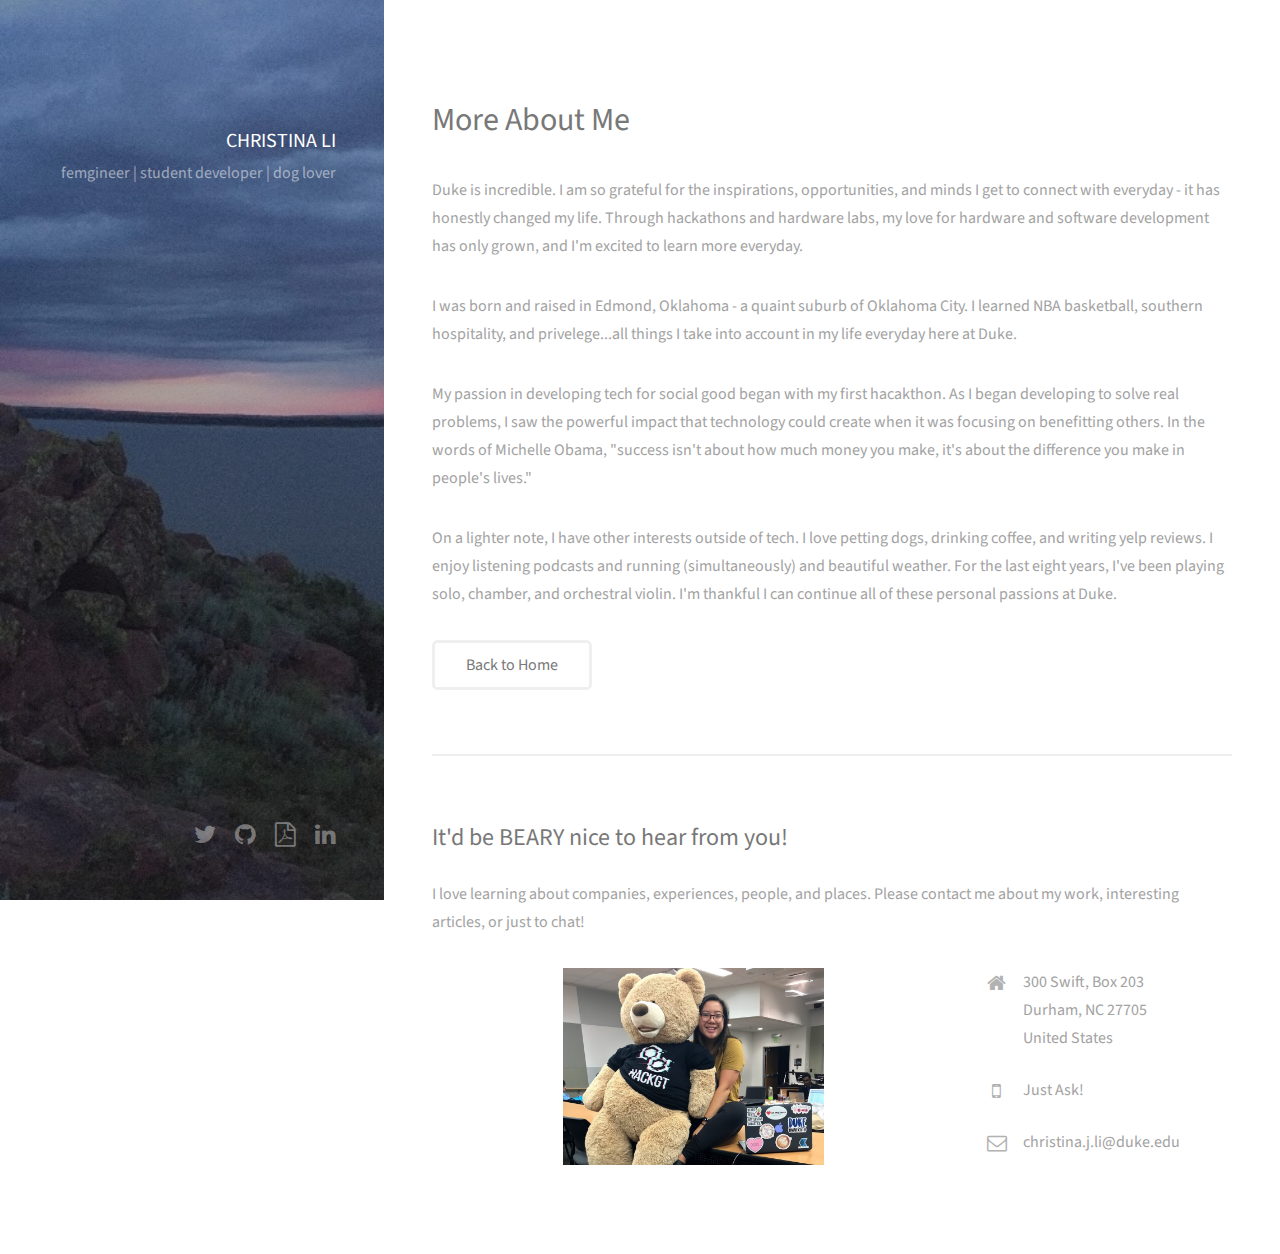
==== about.html @ eac0f19f "phone #" ====
<!DOCTYPE HTML>
<!--
	Strata by HTML5 UP
	html5up.net | @ajlkn
	Free for personal and commercial use under the CCA 3.0 license (html5up.net/license)
-->
<html>
	<head>
		<title>Christina J Li</title>
		<meta charset="utf-8" />
		<meta name="viewport" content="width=device-width, initial-scale=1" />
		<!--[if lte IE 8]><script src="assets/js/ie/html5shiv.js"></script><![endif]-->
		<link rel="stylesheet" href="assets/css/main.css" />
		<!--[if lte IE 8]><link rel="stylesheet" href="assets/css/ie8.css" /><![endif]-->
	</head>
	<body id="top">

		<!-- Header -->
			<header id="header">
				<div class="inner">
					<a href="#" class="image avatar"><img src="pic.jpg" alt="" /></a>
					<h1><strong>CHRISTINA LI</strong></h1>
					femgineer | student developer | dog lover
				</div>
			</header>

		<!-- Main -->
			<div id="main">

				<!-- One -->
					<section id="one">
						<header class="major">
							<h2>More About Me </h2>
						</header>
						<p>Duke is incredible. I am so grateful for the inspirations, opportunities, and minds I get to connect with everyday - it has honestly changed my life. Through hackathons and hardware labs, my love for hardware and software development has only grown, and I'm excited to learn more everyday. </p>
						<p>
						I was born and raised in Edmond, Oklahoma - a quaint suburb of Oklahoma City. I learned NBA basketball, southern hospitality, and privelege...all things I take into account in my life everyday here at Duke.
						</p>
						<p>
						My passion in developing tech for social good began with my first hacakthon. As I began developing to solve real problems, I saw the powerful impact that technology could create when it was focusing on benefitting others. In the words of Michelle Obama, "success isn't about how much money you make, it's about the difference you make in people's lives."
						</p>
						<p>
						On a lighter note, I have other interests outside of tech. I love petting dogs, drinking coffee, and writing yelp reviews. I enjoy listening podcasts and running (simultaneously) and beautiful weather. For the last eight years, I've been playing solo, chamber, and orchestral violin. I'm thankful I can continue all of these personal passions at Duke.
						</p>
						<ul class="actions">
							<li><a href="index.html" class="button">Back to Home</a></li>
						</ul>
					</section>

				<!-- Three -->
					<section id="three">
						<h2>It'd be BEARY nice to hear from you!</h2>
						<p>I love learning about companies, experiences, people, and places. Please contact me about my work, interesting articles, or just to chat! </p>
						<div class="row">
							<div class="8u 12u$(small)">
								<form method="post" action="#">
									<div class="row uniform 50%">
										<center><img src="bear.jpg" alt="" height=50% width=50%/></center>
									</div>
								</form>
							</div>
							<div class="4u$ 12u$(small)">
								<ul class="labeled-icons">
									<li>
										<h3 class="icon fa-home"><span class="label">Address</span></h3>
										300 Swift, Box 203<br />
										Durham, NC 27705<br />
										United States
									</li>
									<li>
										<h3 class="icon fa-mobile"><span class="label">Phone</span></h3>
										Just Ask!
									</li>
									<li>
										<h3 class="icon fa-envelope-o"><span class="label">Email</span></h3>
										christina.j.li@duke.edu
									</li>

								</ul>
							</div>
						</div>
					</section>

				<!-- Four -->
				<!--
					<section id="four">
						<h2>Elements</h2>

						<section>
							<h4>Text</h4>
							<p>This is <b>bold</b> and this is <strong>strong</strong>. This is <i>italic</i> and this is <em>emphasized</em>.
							This is <sup>superscript</sup> text and this is <sub>subscript</sub> text.
							This is <u>underlined</u> and this is code: <code>for (;;) { ... }</code>. Finally, <a href="#">this is a link</a>.</p>
							<hr />
							<header>
								<h4>Heading with a Subtitle</h4>
								<p>Lorem ipsum dolor sit amet nullam id egestas urna aliquam</p>
							</header>
							<p>Nunc lacinia ante nunc ac lobortis. Interdum adipiscing gravida odio porttitor sem non mi integer non faucibus ornare mi ut ante amet placerat aliquet. Volutpat eu sed ante lacinia sapien lorem accumsan varius montes viverra nibh in adipiscing blandit tempus accumsan.</p>
							<header>
								<h5>Heading with a Subtitle</h5>
								<p>Lorem ipsum dolor sit amet nullam id egestas urna aliquam</p>
							</header>
							<p>Nunc lacinia ante nunc ac lobortis. Interdum adipiscing gravida odio porttitor sem non mi integer non faucibus ornare mi ut ante amet placerat aliquet. Volutpat eu sed ante lacinia sapien lorem accumsan varius montes viverra nibh in adipiscing blandit tempus accumsan.</p>
							<hr />
							<h2>Heading Level 2</h2>
							<h3>Heading Level 3</h3>
							<h4>Heading Level 4</h4>
							<h5>Heading Level 5</h5>
							<h6>Heading Level 6</h6>
							<hr />
							<h5>Blockquote</h5>
							<blockquote>Fringilla nisl. Donec accumsan interdum nisi, quis tincidunt felis sagittis eget tempus euismod. Vestibulum ante ipsum primis in faucibus vestibulum. Blandit adipiscing eu felis iaculis volutpat ac adipiscing accumsan faucibus. Vestibulum ante ipsum primis in faucibus lorem ipsum dolor sit amet nullam adipiscing eu felis.</blockquote>
							<h5>Preformatted</h5>
							<pre><code>i = 0;

while (!deck.isInOrder()) {
print 'Iteration ' + i;
deck.shuffle();
i++;
}

print 'It took ' + i + ' iterations to sort the deck.';</code></pre>
						</section>

						<section>
							<h4>Lists</h4>
							<div class="row">
								<div class="6u 12u$(xsmall)">
									<h5>Unordered</h5>
									<ul>
										<li>Dolor pulvinar etiam magna etiam.</li>
										<li>Sagittis adipiscing lorem eleifend.</li>
										<li>Felis enim feugiat dolore viverra.</li>
									</ul>
									<h5>Alternate</h5>
									<ul class="alt">
										<li>Dolor pulvinar etiam magna etiam.</li>
										<li>Sagittis adipiscing lorem eleifend.</li>
										<li>Felis enim feugiat dolore viverra.</li>
									</ul>
								</div>
								<div class="6u$ 12u$(xsmall)">
									<h5>Ordered</h5>
									<ol>
										<li>Dolor pulvinar etiam magna etiam.</li>
										<li>Etiam vel felis at lorem sed viverra.</li>
										<li>Felis enim feugiat dolore viverra.</li>
										<li>Dolor pulvinar etiam magna etiam.</li>
										<li>Etiam vel felis at lorem sed viverra.</li>
										<li>Felis enim feugiat dolore viverra.</li>
									</ol>
									<h5>Icons</h5>
									<ul class="icons">
										<li><a href="#" class="icon fa-twitter"><span class="label">Twitter</span></a></li>
										<li><a href="#" class="icon fa-facebook"><span class="label">Facebook</span></a></li>
										<li><a href="#" class="icon fa-instagram"><span class="label">Instagram</span></a></li>
										<li><a href="#" class="icon fa-github"><span class="label">Github</span></a></li>
										<li><a href="#" class="icon fa-dribbble"><span class="label">Dribbble</span></a></li>
										<li><a href="#" class="icon fa-tumblr"><span class="label">Tumblr</span></a></li>
									</ul>
								</div>
							</div>
							<h5>Actions</h5>
							<ul class="actions">
								<li><a href="#" class="button special">Default</a></li>
								<li><a href="#" class="button">Default</a></li>
							</ul>
							<ul class="actions small">
								<li><a href="#" class="button special small">Small</a></li>
								<li><a href="#" class="button small">Small</a></li>
							</ul>
							<div class="row">
								<div class="6u 12u$(small)">
									<ul class="actions vertical">
										<li><a href="#" class="button special">Default</a></li>
										<li><a href="#" class="button">Default</a></li>
									</ul>
								</div>
								<div class="6u$ 12u$(small)">
									<ul class="actions vertical small">
										<li><a href="#" class="button special small">Small</a></li>
										<li><a href="#" class="button small">Small</a></li>
									</ul>
								</div>
								<div class="6u 12u$(small)">
									<ul class="actions vertical">
										<li><a href="#" class="button special fit">Default</a></li>
										<li><a href="#" class="button fit">Default</a></li>
									</ul>
								</div>
								<div class="6u$ 12u$(small)">
									<ul class="actions vertical small">
										<li><a href="#" class="button special small fit">Small</a></li>
										<li><a href="#" class="button small fit">Small</a></li>
									</ul>
								</div>
							</div>
						</section>

						<section>
							<h4>Table</h4>
							<h5>Default</h5>
							<div class="table-wrapper">
								<table>
									<thead>
										<tr>
											<th>Name</th>
											<th>Description</th>
											<th>Price</th>
										</tr>
									</thead>
									<tbody>
										<tr>
											<td>Item One</td>
											<td>Ante turpis integer aliquet porttitor.</td>
											<td>29.99</td>
										</tr>
										<tr>
											<td>Item Two</td>
											<td>Vis ac commodo adipiscing arcu aliquet.</td>
											<td>19.99</td>
										</tr>
										<tr>
											<td>Item Three</td>
											<td> Morbi faucibus arcu accumsan lorem.</td>
											<td>29.99</td>
										</tr>
										<tr>
											<td>Item Four</td>
											<td>Vitae integer tempus condimentum.</td>
											<td>19.99</td>
										</tr>
										<tr>
											<td>Item Five</td>
											<td>Ante turpis integer aliquet porttitor.</td>
											<td>29.99</td>
										</tr>
									</tbody>
									<tfoot>
										<tr>
											<td colspan="2"></td>
											<td>100.00</td>
										</tr>
									</tfoot>
								</table>
							</div>

							<h5>Alternate</h5>
							<div class="table-wrapper">
								<table class="alt">
									<thead>
										<tr>
											<th>Name</th>
											<th>Description</th>
											<th>Price</th>
										</tr>
									</thead>
									<tbody>
										<tr>
											<td>Item One</td>
											<td>Ante turpis integer aliquet porttitor.</td>
											<td>29.99</td>
										</tr>
										<tr>
											<td>Item Two</td>
											<td>Vis ac commodo adipiscing arcu aliquet.</td>
											<td>19.99</td>
										</tr>
										<tr>
											<td>Item Three</td>
											<td> Morbi faucibus arcu accumsan lorem.</td>
											<td>29.99</td>
										</tr>
										<tr>
											<td>Item Four</td>
											<td>Vitae integer tempus condimentum.</td>
											<td>19.99</td>
										</tr>
										<tr>
											<td>Item Five</td>
											<td>Ante turpis integer aliquet porttitor.</td>
											<td>29.99</td>
										</tr>
									</tbody>
									<tfoot>
										<tr>
											<td colspan="2"></td>
											<td>100.00</td>
										</tr>
									</tfoot>
								</table>
							</div>
						</section>

						<section>
							<h4>Buttons</h4>
							<ul class="actions">
								<li><a href="#" class="button special">Special</a></li>
								<li><a href="#" class="button">Default</a></li>
							</ul>
							<ul class="actions">
								<li><a href="#" class="button big">Big</a></li>
								<li><a href="#" class="button">Default</a></li>
								<li><a href="#" class="button small">Small</a></li>
							</ul>
							<ul class="actions fit">
								<li><a href="#" class="button special fit">Fit</a></li>
								<li><a href="#" class="button fit">Fit</a></li>
							</ul>
							<ul class="actions fit small">
								<li><a href="#" class="button special fit small">Fit + Small</a></li>
								<li><a href="#" class="button fit small">Fit + Small</a></li>
							</ul>
							<ul class="actions">
								<li><a href="#" class="button special icon fa-download">Icon</a></li>
								<li><a href="#" class="button icon fa-download">Icon</a></li>
							</ul>
							<ul class="actions">
								<li><span class="button special disabled">Special</span></li>
								<li><span class="button disabled">Default</span></li>
							</ul>
						</section>

						<section>
							<h4>Form</h4>
							<form method="post" action="#">
								<div class="row uniform 50%">
									<div class="6u 12u$(xsmall)">
										<input type="text" name="demo-name" id="demo-name" value="" placeholder="Name" />
									</div>
									<div class="6u$ 12u$(xsmall)">
										<input type="email" name="demo-email" id="demo-email" value="" placeholder="Email" />
									</div>
									<div class="12u$">
										<div class="select-wrapper">
											<select name="demo-category" id="demo-category">
												<option value="">- Category -</option>
												<option value="1">Manufacturing</option>
												<option value="1">Shipping</option>
												<option value="1">Administration</option>
												<option value="1">Human Resources</option>
											</select>
										</div>
									</div>
									<div class="4u 12u$(small)">
										<input type="radio" id="demo-priority-low" name="demo-priority" checked>
										<label for="demo-priority-low">Low Priority</label>
									</div>
									<div class="4u 12u$(small)">
										<input type="radio" id="demo-priority-normal" name="demo-priority">
										<label for="demo-priority-normal">Normal Priority</label>
									</div>
									<div class="4u$ 12u(small)">
										<input type="radio" id="demo-priority-high" name="demo-priority">
										<label for="demo-priority-high">High Priority</label>
									</div>
									<div class="6u 12u$(small)">
										<input type="checkbox" id="demo-copy" name="demo-copy">
										<label for="demo-copy">Email me a copy of this message</label>
									</div>
									<div class="6u$ 12u$(small)">
										<input type="checkbox" id="demo-human" name="demo-human" checked>
										<label for="demo-human">I am a human and not a robot</label>
									</div>
									<div class="12u$">
										<textarea name="demo-message" id="demo-message" placeholder="Enter your message" rows="6"></textarea>
									</div>
									<div class="12u$">
										<ul class="actions">
											<li><input type="submit" value="Send Message" class="special" /></li>
											<li><input type="reset" value="Reset" /></li>
										</ul>
									</div>
								</div>
							</form>
						</section>

						<section>
							<h4>Image</h4>
							<h5>Fit</h5>
							<div class="box alt">
								<div class="row 50% uniform">
									<div class="12u$"><span class="image fit"><img src="images/fulls/05.jpg" alt="" /></span></div>
									<div class="4u"><span class="image fit"><img src="images/thumbs/01.jpg" alt="" /></span></div>
									<div class="4u"><span class="image fit"><img src="images/thumbs/02.jpg" alt="" /></span></div>
									<div class="4u$"><span class="image fit"><img src="images/thumbs/03.jpg" alt="" /></span></div>
									<div class="4u"><span class="image fit"><img src="images/thumbs/04.jpg" alt="" /></span></div>
									<div class="4u"><span class="image fit"><img src="images/thumbs/05.jpg" alt="" /></span></div>
									<div class="4u$"><span class="image fit"><img src="images/thumbs/06.jpg" alt="" /></span></div>
									<div class="4u"><span class="image fit"><img src="images/thumbs/03.jpg" alt="" /></span></div>
									<div class="4u"><span class="image fit"><img src="images/thumbs/02.jpg" alt="" /></span></div>
									<div class="4u$"><span class="image fit"><img src="images/thumbs/01.jpg" alt="" /></span></div>
								</div>
							</div>
							<h5>Left &amp; Right</h5>
							<p><span class="image left"><img src="images/avatar.jpg" alt="" /></span>Fringilla nisl. Donec accumsan interdum nisi, quis tincidunt felis sagittis eget. tempus euismod. Vestibulum ante ipsum primis in faucibus vestibulum. Blandit adipiscing eu felis iaculis volutpat ac adipiscing accumsan eu faucibus. Integer ac pellentesque praesent tincidunt felis sagittis eget. tempus euismod. Vestibulum ante ipsum primis in faucibus vestibulum. Blandit adipiscing eu felis iaculis volutpat ac adipiscing accumsan eu faucibus. Integer ac pellentesque praesent. Donec accumsan interdum nisi, quis tincidunt felis sagittis eget. tempus euismod. Vestibulum ante ipsum primis in faucibus vestibulum. Blandit adipiscing eu felis iaculis volutpat ac adipiscing accumsan eu faucibus. Integer ac pellentesque praesent tincidunt felis sagittis eget. tempus euismod. Vestibulum ante ipsum primis in faucibus vestibulum. Blandit adipiscing eu felis iaculis volutpat ac adipiscing accumsan eu faucibus. Integer ac pellentesque praesent.</p>
							<p><span class="image right"><img src="images/avatar.jpg" alt="" /></span>Fringilla nisl. Donec accumsan interdum nisi, quis tincidunt felis sagittis eget. tempus euismod. Vestibulum ante ipsum primis in faucibus vestibulum. Blandit adipiscing eu felis iaculis volutpat ac adipiscing accumsan eu faucibus. Integer ac pellentesque praesent tincidunt felis sagittis eget. tempus euismod. Vestibulum ante ipsum primis in faucibus vestibulum. Blandit adipiscing eu felis iaculis volutpat ac adipiscing accumsan eu faucibus. Integer ac pellentesque praesent. Donec accumsan interdum nisi, quis tincidunt felis sagittis eget. tempus euismod. Vestibulum ante ipsum primis in faucibus vestibulum. Blandit adipiscing eu felis iaculis volutpat ac adipiscing accumsan eu faucibus. Integer ac pellentesque praesent tincidunt felis sagittis eget. tempus euismod. Vestibulum ante ipsum primis in faucibus vestibulum. Blandit adipiscing eu felis iaculis volutpat ac adipiscing accumsan eu faucibus. Integer ac pellentesque praesent.</p>
						</section>

					</section>
				-->

			</div>

		<!-- Footer -->
			<footer id="footer">
				<div class="inner">
					<ul class="icons">
						<li><a href="https://twitter.com/_christinadawg"target="_blank" class="icon fa-twitter"><span class="label">Twitter</span></a></li>
						<li><a href="https://github.com/christinali" target="_blank"class="icon fa-github"><span class="label">Github</span></a></li>
						<li><a href="Christina%20Li%20Resume.pdf" target="_blank"class="icon fa-file-pdf-o"><span class="label">Dribbble</span></a></li>
						<li><a href="https://linkedin.com/in/christinajli" target="_blank"class="icon fa-linkedin" height =80% width=80%><span class="label">LinkedIn</span></a></li>
					</ul>
				</div>
			</footer>

		<!-- Scripts -->
			<script src="assets/js/jquery.min.js"></script>
			<script src="assets/js/jquery.poptrox.min.js"></script>
			<script src="assets/js/skel.min.js"></script>
			<script src="assets/js/util.js"></script>
			<!--[if lte IE 8]><script src="assets/js/ie/respond.min.js"></script><![endif]-->
			<script src="assets/js/main.js"></script>

	</body>
</html>
---- assets/css/main.css ----
@import url("font-awesome.min.css");
@import url("https://fonts.googleapis.com/css?family=Source+Sans+Pro:400,400italic");

/*
	Strata by HTML5 UP
	html5up.net | @ajlkn
	Free for personal and commercial use under the CCA 3.0 license (html5up.net/license)
*/

/* Reset */

	html, body, div, span, applet, object, iframe, h1, h2, h3, h4, h5, h6, p, blockquote, pre, a, abbr, acronym, address, big, cite, code, del, dfn, em, img, ins, kbd, q, s, samp, small, strike, strong, sub, sup, tt, var, b, u, i, center, dl, dt, dd, ol, ul, li, fieldset, form, label, legend, table, caption, tbody, tfoot, thead, tr, th, td, article, aside, canvas, details, embed, figure, figcaption, footer, header, hgroup, menu, nav, output, ruby, section, summary, time, mark, audio, video {
		margin: 0;
		padding: 0;
		border: 0;
		font-size: 100%;
		font: inherit;
		vertical-align: baseline;
	}

	article, aside, details, figcaption, figure, footer, header, hgroup, menu, nav, section {
		display: block;
	}

	body {
		line-height: 1;
	}

	ol, ul {
		list-style: none;
	}

	blockquote, q {
		quotes: none;
	}

	blockquote:before, blockquote:after, q:before, q:after {
		content: '';
		content: none;
	}

	table {
		border-collapse: collapse;
		border-spacing: 0;
	}

	body {
		-webkit-text-size-adjust: none;
	}

/* Box Model */

	*, *:before, *:after {
		-moz-box-sizing: border-box;
		-webkit-box-sizing: border-box;
		box-sizing: border-box;
	}

/* Containers */

	.container {
		margin-left: auto;
		margin-right: auto;
	}

	.container.\31 25\25 {
		width: 100%;
		max-width: 1200px;
		min-width: 960px;
	}

	.container.\37 5\25 {
		width: 720px;
	}

	.container.\35 0\25 {
		width: 480px;
	}

	.container.\32 5\25 {
		width: 240px;
	}

	.container {
		width: 960px;
	}

	@media screen and (max-width: 1800px) {

		.container.\31 25\25 {
			width: 100%;
			max-width: 1200px;
			min-width: 960px;
		}

		.container.\37 5\25 {
			width: 720px;
		}

		.container.\35 0\25 {
			width: 480px;
		}

		.container.\32 5\25 {
			width: 240px;
		}

		.container {
			width: 960px;
		}

	}

	@media screen and (max-width: 1280px) {

		.container.\31 25\25 {
			width: 100%;
			max-width: 1200px;
			min-width: 960px;
		}

		.container.\37 5\25 {
			width: 720px;
		}

		.container.\35 0\25 {
			width: 480px;
		}

		.container.\32 5\25 {
			width: 240px;
		}

		.container {
			width: 960px;
		}

	}

	@media screen and (max-width: 980px) {

		.container.\31 25\25 {
			width: 100%;
			max-width: 1200px;
			min-width: 960px;
		}

		.container.\37 5\25 {
			width: 720px;
		}

		.container.\35 0\25 {
			width: 480px;
		}

		.container.\32 5\25 {
			width: 240px;
		}

		.container {
			width: 960px;
		}

	}

	@media screen and (max-width: 736px) {

		.container.\31 25\25 {
			width: 100%;
			max-width: 1200px;
			min-width: 960px;
		}

		.container.\37 5\25 {
			width: 720px;
		}

		.container.\35 0\25 {
			width: 480px;
		}

		.container.\32 5\25 {
			width: 240px;
		}

		.container {
			width: 960px;
		}

	}

	@media screen and (max-width: 480px) {

		.container.\31 25\25 {
			width: 100%;
			max-width: 1200px;
			min-width: 960px;
		}

		.container.\37 5\25 {
			width: 720px;
		}

		.container.\35 0\25 {
			width: 480px;
		}

		.container.\32 5\25 {
			width: 240px;
		}

		.container {
			width: 960px;
		}

	}

/* Grid */

	.row {
		border-bottom: solid 1px transparent;
		-moz-box-sizing: border-box;
		-webkit-box-sizing: border-box;
		box-sizing: border-box;
	}

	.row > * {
		float: left;
		-moz-box-sizing: border-box;
		-webkit-box-sizing: border-box;
		box-sizing: border-box;
	}

	.row:after, .row:before {
		content: '';
		display: block;
		clear: both;
		height: 0;
	}

	.row.uniform > * > :first-child {
		margin-top: 0;
	}

	.row.uniform > * > :last-child {
		margin-bottom: 0;
	}

	.row.\30 \25 > * {
		padding: 0 0 0 0em;
	}

	.row.\30 \25 {
		margin: 0 0 -1px 0em;
	}

	.row.uniform.\30 \25 > * {
		padding: 0em 0 0 0em;
	}

	.row.uniform.\30 \25 {
		margin: 0em 0 -1px 0em;
	}

	.row > * {
		padding: 0 0 0 2.5em;
	}

	.row {
		margin: 0 0 -1px -2.5em;
	}

	.row.uniform > * {
		padding: 2.5em 0 0 2.5em;
	}

	.row.uniform {
		margin: -2.5em 0 -1px -2.5em;
	}

	.row.\32 00\25 > * {
		padding: 0 0 0 5em;
	}

	.row.\32 00\25 {
		margin: 0 0 -1px -5em;
	}

	.row.uniform.\32 00\25 > * {
		padding: 5em 0 0 5em;
	}

	.row.uniform.\32 00\25 {
		margin: -5em 0 -1px -5em;
	}

	.row.\31 50\25 > * {
		padding: 0 0 0 3.75em;
	}

	.row.\31 50\25 {
		margin: 0 0 -1px -3.75em;
	}

	.row.uniform.\31 50\25 > * {
		padding: 3.75em 0 0 3.75em;
	}

	.row.uniform.\31 50\25 {
		margin: -3.75em 0 -1px -3.75em;
	}

	.row.\35 0\25 > * {
		padding: 0 0 0 1.25em;
	}

	.row.\35 0\25 {
		margin: 0 0 -1px -1.25em;
	}

	.row.uniform.\35 0\25 > * {
		padding: 1.25em 0 0 1.25em;
	}

	.row.uniform.\35 0\25 {
		margin: -1.25em 0 -1px -1.25em;
	}

	.row.\32 5\25 > * {
		padding: 0 0 0 0.625em;
	}

	.row.\32 5\25 {
		margin: 0 0 -1px -0.625em;
	}

	.row.uniform.\32 5\25 > * {
		padding: 0.625em 0 0 0.625em;
	}

	.row.uniform.\32 5\25 {
		margin: -0.625em 0 -1px -0.625em;
	}

	.\31 2u, .\31 2u\24 {
		width: 100%;
		clear: none;
		margin-left: 0;
	}

	.\31 1u, .\31 1u\24 {
		width: 91.6666666667%;
		clear: none;
		margin-left: 0;
	}

	.\31 0u, .\31 0u\24 {
		width: 83.3333333333%;
		clear: none;
		margin-left: 0;
	}

	.\39 u, .\39 u\24 {
		width: 75%;
		clear: none;
		margin-left: 0;
	}

	.\38 u, .\38 u\24 {
		width: 66.6666666667%;
		clear: none;
		margin-left: 0;
	}

	.\37 u, .\37 u\24 {
		width: 58.3333333333%;
		clear: none;
		margin-left: 0;
	}

	.\36 u, .\36 u\24 {
		width: 50%;
		clear: none;
		margin-left: 0;
	}

	.\35 u, .\35 u\24 {
		width: 41.6666666667%;
		clear: none;
		margin-left: 0;
	}

	.\34 u, .\34 u\24 {
		width: 33.3333333333%;
		clear: none;
		margin-left: 0;
	}

	.\33 u, .\33 u\24 {
		width: 25%;
		clear: none;
		margin-left: 0;
	}

	.\32 u, .\32 u\24 {
		width: 16.6666666667%;
		clear: none;
		margin-left: 0;
	}

	.\31 u, .\31 u\24 {
		width: 8.3333333333%;
		clear: none;
		margin-left: 0;
	}

	.\31 2u\24 + *,
	.\31 1u\24 + *,
	.\31 0u\24 + *,
	.\39 u\24 + *,
	.\38 u\24 + *,
	.\37 u\24 + *,
	.\36 u\24 + *,
	.\35 u\24 + *,
	.\34 u\24 + *,
	.\33 u\24 + *,
	.\32 u\24 + *,
	.\31 u\24 + * {
		clear: left;
	}

	.\-11u {
		margin-left: 91.66667%;
	}

	.\-10u {
		margin-left: 83.33333%;
	}

	.\-9u {
		margin-left: 75%;
	}

	.\-8u {
		margin-left: 66.66667%;
	}

	.\-7u {
		margin-left: 58.33333%;
	}

	.\-6u {
		margin-left: 50%;
	}

	.\-5u {
		margin-left: 41.66667%;
	}

	.\-4u {
		margin-left: 33.33333%;
	}

	.\-3u {
		margin-left: 25%;
	}

	.\-2u {
		margin-left: 16.66667%;
	}

	.\-1u {
		margin-left: 8.33333%;
	}

	@media screen and (max-width: 1800px) {

		.row > * {
			padding: 0 0 0 2.5em;
		}

		.row {
			margin: 0 0 -1px -2.5em;
		}

		.row.uniform > * {
			padding: 2.5em 0 0 2.5em;
		}

		.row.uniform {
			margin: -2.5em 0 -1px -2.5em;
		}

		.row.\32 00\25 > * {
			padding: 0 0 0 5em;
		}

		.row.\32 00\25 {
			margin: 0 0 -1px -5em;
		}

		.row.uniform.\32 00\25 > * {
			padding: 5em 0 0 5em;
		}

		.row.uniform.\32 00\25 {
			margin: -5em 0 -1px -5em;
		}

		.row.\31 50\25 > * {
			padding: 0 0 0 3.75em;
		}

		.row.\31 50\25 {
			margin: 0 0 -1px -3.75em;
		}

		.row.uniform.\31 50\25 > * {
			padding: 3.75em 0 0 3.75em;
		}

		.row.uniform.\31 50\25 {
			margin: -3.75em 0 -1px -3.75em;
		}

		.row.\35 0\25 > * {
			padding: 0 0 0 1.25em;
		}

		.row.\35 0\25 {
			margin: 0 0 -1px -1.25em;
		}

		.row.uniform.\35 0\25 > * {
			padding: 1.25em 0 0 1.25em;
		}

		.row.uniform.\35 0\25 {
			margin: -1.25em 0 -1px -1.25em;
		}

		.row.\32 5\25 > * {
			padding: 0 0 0 0.625em;
		}

		.row.\32 5\25 {
			margin: 0 0 -1px -0.625em;
		}

		.row.uniform.\32 5\25 > * {
			padding: 0.625em 0 0 0.625em;
		}

		.row.uniform.\32 5\25 {
			margin: -0.625em 0 -1px -0.625em;
		}

		.\31 2u\28xlarge\29, .\31 2u\24\28xlarge\29 {
			width: 100%;
			clear: none;
			margin-left: 0;
		}

		.\31 1u\28xlarge\29, .\31 1u\24\28xlarge\29 {
			width: 91.6666666667%;
			clear: none;
			margin-left: 0;
		}

		.\31 0u\28xlarge\29, .\31 0u\24\28xlarge\29 {
			width: 83.3333333333%;
			clear: none;
			margin-left: 0;
		}

		.\39 u\28xlarge\29, .\39 u\24\28xlarge\29 {
			width: 75%;
			clear: none;
			margin-left: 0;
		}

		.\38 u\28xlarge\29, .\38 u\24\28xlarge\29 {
			width: 66.6666666667%;
			clear: none;
			margin-left: 0;
		}

		.\37 u\28xlarge\29, .\37 u\24\28xlarge\29 {
			width: 58.3333333333%;
			clear: none;
			margin-left: 0;
		}

		.\36 u\28xlarge\29, .\36 u\24\28xlarge\29 {
			width: 50%;
			clear: none;
			margin-left: 0;
		}

		.\35 u\28xlarge\29, .\35 u\24\28xlarge\29 {
			width: 41.6666666667%;
			clear: none;
			margin-left: 0;
		}

		.\34 u\28xlarge\29, .\34 u\24\28xlarge\29 {
			width: 33.3333333333%;
			clear: none;
			margin-left: 0;
		}

		.\33 u\28xlarge\29, .\33 u\24\28xlarge\29 {
			width: 25%;
			clear: none;
			margin-left: 0;
		}

		.\32 u\28xlarge\29, .\32 u\24\28xlarge\29 {
			width: 16.6666666667%;
			clear: none;
			margin-left: 0;
		}

		.\31 u\28xlarge\29, .\31 u\24\28xlarge\29 {
			width: 8.3333333333%;
			clear: none;
			margin-left: 0;
		}

		.\31 2u\24\28xlarge\29 + *,
		.\31 1u\24\28xlarge\29 + *,
		.\31 0u\24\28xlarge\29 + *,
		.\39 u\24\28xlarge\29 + *,
		.\38 u\24\28xlarge\29 + *,
		.\37 u\24\28xlarge\29 + *,
		.\36 u\24\28xlarge\29 + *,
		.\35 u\24\28xlarge\29 + *,
		.\34 u\24\28xlarge\29 + *,
		.\33 u\24\28xlarge\29 + *,
		.\32 u\24\28xlarge\29 + *,
		.\31 u\24\28xlarge\29 + * {
			clear: left;
		}

		.\-11u\28xlarge\29 {
			margin-left: 91.66667%;
		}

		.\-10u\28xlarge\29 {
			margin-left: 83.33333%;
		}

		.\-9u\28xlarge\29 {
			margin-left: 75%;
		}

		.\-8u\28xlarge\29 {
			margin-left: 66.66667%;
		}

		.\-7u\28xlarge\29 {
			margin-left: 58.33333%;
		}

		.\-6u\28xlarge\29 {
			margin-left: 50%;
		}

		.\-5u\28xlarge\29 {
			margin-left: 41.66667%;
		}

		.\-4u\28xlarge\29 {
			margin-left: 33.33333%;
		}

		.\-3u\28xlarge\29 {
			margin-left: 25%;
		}

		.\-2u\28xlarge\29 {
			margin-left: 16.66667%;
		}

		.\-1u\28xlarge\29 {
			margin-left: 8.33333%;
		}

	}

	@media screen and (max-width: 1280px) {

		.row > * {
			padding: 0 0 0 2em;
		}

		.row {
			margin: 0 0 -1px -2em;
		}

		.row.uniform > * {
			padding: 2em 0 0 2em;
		}

		.row.uniform {
			margin: -2em 0 -1px -2em;
		}

		.row.\32 00\25 > * {
			padding: 0 0 0 4em;
		}

		.row.\32 00\25 {
			margin: 0 0 -1px -4em;
		}

		.row.uniform.\32 00\25 > * {
			padding: 4em 0 0 4em;
		}

		.row.uniform.\32 00\25 {
			margin: -4em 0 -1px -4em;
		}

		.row.\31 50\25 > * {
			padding: 0 0 0 3em;
		}

		.row.\31 50\25 {
			margin: 0 0 -1px -3em;
		}

		.row.uniform.\31 50\25 > * {
			padding: 3em 0 0 3em;
		}

		.row.uniform.\31 50\25 {
			margin: -3em 0 -1px -3em;
		}

		.row.\35 0\25 > * {
			padding: 0 0 0 1em;
		}

		.row.\35 0\25 {
			margin: 0 0 -1px -1em;
		}

		.row.uniform.\35 0\25 > * {
			padding: 1em 0 0 1em;
		}

		.row.uniform.\35 0\25 {
			margin: -1em 0 -1px -1em;
		}

		.row.\32 5\25 > * {
			padding: 0 0 0 0.5em;
		}

		.row.\32 5\25 {
			margin: 0 0 -1px -0.5em;
		}

		.row.uniform.\32 5\25 > * {
			padding: 0.5em 0 0 0.5em;
		}

		.row.uniform.\32 5\25 {
			margin: -0.5em 0 -1px -0.5em;
		}

		.\31 2u\28large\29, .\31 2u\24\28large\29 {
			width: 100%;
			clear: none;
			margin-left: 0;
		}

		.\31 1u\28large\29, .\31 1u\24\28large\29 {
			width: 91.6666666667%;
			clear: none;
			margin-left: 0;
		}

		.\31 0u\28large\29, .\31 0u\24\28large\29 {
			width: 83.3333333333%;
			clear: none;
			margin-left: 0;
		}

		.\39 u\28large\29, .\39 u\24\28large\29 {
			width: 75%;
			clear: none;
			margin-left: 0;
		}

		.\38 u\28large\29, .\38 u\24\28large\29 {
			width: 66.6666666667%;
			clear: none;
			margin-left: 0;
		}

		.\37 u\28large\29, .\37 u\24\28large\29 {
			width: 58.3333333333%;
			clear: none;
			margin-left: 0;
		}

		.\36 u\28large\29, .\36 u\24\28large\29 {
			width: 50%;
			clear: none;
			margin-left: 0;
		}

		.\35 u\28large\29, .\35 u\24\28large\29 {
			width: 41.6666666667%;
			clear: none;
			margin-left: 0;
		}

		.\34 u\28large\29, .\34 u\24\28large\29 {
			width: 33.3333333333%;
			clear: none;
			margin-left: 0;
		}

		.\33 u\28large\29, .\33 u\24\28large\29 {
			width: 25%;
			clear: none;
			margin-left: 0;
		}

		.\32 u\28large\29, .\32 u\24\28large\29 {
			width: 16.6666666667%;
			clear: none;
			margin-left: 0;
		}

		.\31 u\28large\29, .\31 u\24\28large\29 {
			width: 8.3333333333%;
			clear: none;
			margin-left: 0;
		}

		.\31 2u\24\28large\29 + *,
		.\31 1u\24\28large\29 + *,
		.\31 0u\24\28large\29 + *,
		.\39 u\24\28large\29 + *,
		.\38 u\24\28large\29 + *,
		.\37 u\24\28large\29 + *,
		.\36 u\24\28large\29 + *,
		.\35 u\24\28large\29 + *,
		.\34 u\24\28large\29 + *,
		.\33 u\24\28large\29 + *,
		.\32 u\24\28large\29 + *,
		.\31 u\24\28large\29 + * {
			clear: left;
		}

		.\-11u\28large\29 {
			margin-left: 91.66667%;
		}

		.\-10u\28large\29 {
			margin-left: 83.33333%;
		}

		.\-9u\28large\29 {
			margin-left: 75%;
		}

		.\-8u\28large\29 {
			margin-left: 66.66667%;
		}

		.\-7u\28large\29 {
			margin-left: 58.33333%;
		}

		.\-6u\28large\29 {
			margin-left: 50%;
		}

		.\-5u\28large\29 {
			margin-left: 41.66667%;
		}

		.\-4u\28large\29 {
			margin-left: 33.33333%;
		}

		.\-3u\28large\29 {
			margin-left: 25%;
		}

		.\-2u\28large\29 {
			margin-left: 16.66667%;
		}

		.\-1u\28large\29 {
			margin-left: 8.33333%;
		}

	}

	@media screen and (max-width: 980px) {

		.row > * {
			padding: 0 0 0 2em;
		}

		.row {
			margin: 0 0 -1px -2em;
		}

		.row.uniform > * {
			padding: 2em 0 0 2em;
		}

		.row.uniform {
			margin: -2em 0 -1px -2em;
		}

		.row.\32 00\25 > * {
			padding: 0 0 0 4em;
		}

		.row.\32 00\25 {
			margin: 0 0 -1px -4em;
		}

		.row.uniform.\32 00\25 > * {
			padding: 4em 0 0 4em;
		}

		.row.uniform.\32 00\25 {
			margin: -4em 0 -1px -4em;
		}

		.row.\31 50\25 > * {
			padding: 0 0 0 3em;
		}

		.row.\31 50\25 {
			margin: 0 0 -1px -3em;
		}

		.row.uniform.\31 50\25 > * {
			padding: 3em 0 0 3em;
		}

		.row.uniform.\31 50\25 {
			margin: -3em 0 -1px -3em;
		}

		.row.\35 0\25 > * {
			padding: 0 0 0 1em;
		}

		.row.\35 0\25 {
			margin: 0 0 -1px -1em;
		}

		.row.uniform.\35 0\25 > * {
			padding: 1em 0 0 1em;
		}

		.row.uniform.\35 0\25 {
			margin: -1em 0 -1px -1em;
		}

		.row.\32 5\25 > * {
			padding: 0 0 0 0.5em;
		}

		.row.\32 5\25 {
			margin: 0 0 -1px -0.5em;
		}

		.row.uniform.\32 5\25 > * {
			padding: 0.5em 0 0 0.5em;
		}

		.row.uniform.\32 5\25 {
			margin: -0.5em 0 -1px -0.5em;
		}

		.\31 2u\28medium\29, .\31 2u\24\28medium\29 {
			width: 100%;
			clear: none;
			margin-left: 0;
		}

		.\31 1u\28medium\29, .\31 1u\24\28medium\29 {
			width: 91.6666666667%;
			clear: none;
			margin-left: 0;
		}

		.\31 0u\28medium\29, .\31 0u\24\28medium\29 {
			width: 83.3333333333%;
			clear: none;
			margin-left: 0;
		}

		.\39 u\28medium\29, .\39 u\24\28medium\29 {
			width: 75%;
			clear: none;
			margin-left: 0;
		}

		.\38 u\28medium\29, .\38 u\24\28medium\29 {
			width: 66.6666666667%;
			clear: none;
			margin-left: 0;
		}

		.\37 u\28medium\29, .\37 u\24\28medium\29 {
			width: 58.3333333333%;
			clear: none;
			margin-left: 0;
		}

		.\36 u\28medium\29, .\36 u\24\28medium\29 {
			width: 50%;
			clear: none;
			margin-left: 0;
		}

		.\35 u\28medium\29, .\35 u\24\28medium\29 {
			width: 41.6666666667%;
			clear: none;
			margin-left: 0;
		}

		.\34 u\28medium\29, .\34 u\24\28medium\29 {
			width: 33.3333333333%;
			clear: none;
			margin-left: 0;
		}

		.\33 u\28medium\29, .\33 u\24\28medium\29 {
			width: 25%;
			clear: none;
			margin-left: 0;
		}

		.\32 u\28medium\29, .\32 u\24\28medium\29 {
			width: 16.6666666667%;
			clear: none;
			margin-left: 0;
		}

		.\31 u\28medium\29, .\31 u\24\28medium\29 {
			width: 8.3333333333%;
			clear: none;
			margin-left: 0;
		}

		.\31 2u\24\28medium\29 + *,
		.\31 1u\24\28medium\29 + *,
		.\31 0u\24\28medium\29 + *,
		.\39 u\24\28medium\29 + *,
		.\38 u\24\28medium\29 + *,
		.\37 u\24\28medium\29 + *,
		.\36 u\24\28medium\29 + *,
		.\35 u\24\28medium\29 + *,
		.\34 u\24\28medium\29 + *,
		.\33 u\24\28medium\29 + *,
		.\32 u\24\28medium\29 + *,
		.\31 u\24\28medium\29 + * {
			clear: left;
		}

		.\-11u\28medium\29 {
			margin-left: 91.66667%;
		}

		.\-10u\28medium\29 {
			margin-left: 83.33333%;
		}

		.\-9u\28medium\29 {
			margin-left: 75%;
		}

		.\-8u\28medium\29 {
			margin-left: 66.66667%;
		}

		.\-7u\28medium\29 {
			margin-left: 58.33333%;
		}

		.\-6u\28medium\29 {
			margin-left: 50%;
		}

		.\-5u\28medium\29 {
			margin-left: 41.66667%;
		}

		.\-4u\28medium\29 {
			margin-left: 33.33333%;
		}

		.\-3u\28medium\29 {
			margin-left: 25%;
		}

		.\-2u\28medium\29 {
			margin-left: 16.66667%;
		}

		.\-1u\28medium\29 {
			margin-left: 8.33333%;
		}

	}

	@media screen and (max-width: 736px) {

		.row > * {
			padding: 0 0 0 1.5em;
		}

		.row {
			margin: 0 0 -1px -1.5em;
		}

		.row.uniform > * {
			padding: 1.5em 0 0 1.5em;
		}

		.row.uniform {
			margin: -1.5em 0 -1px -1.5em;
		}

		.row.\32 00\25 > * {
			padding: 0 0 0 3em;
		}

		.row.\32 00\25 {
			margin: 0 0 -1px -3em;
		}

		.row.uniform.\32 00\25 > * {
			padding: 3em 0 0 3em;
		}

		.row.uniform.\32 00\25 {
			margin: -3em 0 -1px -3em;
		}

		.row.\31 50\25 > * {
			padding: 0 0 0 2.25em;
		}

		.row.\31 50\25 {
			margin: 0 0 -1px -2.25em;
		}

		.row.uniform.\31 50\25 > * {
			padding: 2.25em 0 0 2.25em;
		}

		.row.uniform.\31 50\25 {
			margin: -2.25em 0 -1px -2.25em;
		}

		.row.\35 0\25 > * {
			padding: 0 0 0 0.75em;
		}

		.row.\35 0\25 {
			margin: 0 0 -1px -0.75em;
		}

		.row.uniform.\35 0\25 > * {
			padding: 0.75em 0 0 0.75em;
		}

		.row.uniform.\35 0\25 {
			margin: -0.75em 0 -1px -0.75em;
		}

		.row.\32 5\25 > * {
			padding: 0 0 0 0.375em;
		}

		.row.\32 5\25 {
			margin: 0 0 -1px -0.375em;
		}

		.row.uniform.\32 5\25 > * {
			padding: 0.375em 0 0 0.375em;
		}

		.row.uniform.\32 5\25 {
			margin: -0.375em 0 -1px -0.375em;
		}

		.\31 2u\28small\29, .\31 2u\24\28small\29 {
			width: 100%;
			clear: none;
			margin-left: 0;
		}

		.\31 1u\28small\29, .\31 1u\24\28small\29 {
			width: 91.6666666667%;
			clear: none;
			margin-left: 0;
		}

		.\31 0u\28small\29, .\31 0u\24\28small\29 {
			width: 83.3333333333%;
			clear: none;
			margin-left: 0;
		}

		.\39 u\28small\29, .\39 u\24\28small\29 {
			width: 75%;
			clear: none;
			margin-left: 0;
		}

		.\38 u\28small\29, .\38 u\24\28small\29 {
			width: 66.6666666667%;
			clear: none;
			margin-left: 0;
		}

		.\37 u\28small\29, .\37 u\24\28small\29 {
			width: 58.3333333333%;
			clear: none;
			margin-left: 0;
		}

		.\36 u\28small\29, .\36 u\24\28small\29 {
			width: 50%;
			clear: none;
			margin-left: 0;
		}

		.\35 u\28small\29, .\35 u\24\28small\29 {
			width: 41.6666666667%;
			clear: none;
			margin-left: 0;
		}

		.\34 u\28small\29, .\34 u\24\28small\29 {
			width: 33.3333333333%;
			clear: none;
			margin-left: 0;
		}

		.\33 u\28small\29, .\33 u\24\28small\29 {
			width: 25%;
			clear: none;
			margin-left: 0;
		}

		.\32 u\28small\29, .\32 u\24\28small\29 {
			width: 16.6666666667%;
			clear: none;
			margin-left: 0;
		}

		.\31 u\28small\29, .\31 u\24\28small\29 {
			width: 8.3333333333%;
			clear: none;
			margin-left: 0;
		}

		.\31 2u\24\28small\29 + *,
		.\31 1u\24\28small\29 + *,
		.\31 0u\24\28small\29 + *,
		.\39 u\24\28small\29 + *,
		.\38 u\24\28small\29 + *,
		.\37 u\24\28small\29 + *,
		.\36 u\24\28small\29 + *,
		.\35 u\24\28small\29 + *,
		.\34 u\24\28small\29 + *,
		.\33 u\24\28small\29 + *,
		.\32 u\24\28small\29 + *,
		.\31 u\24\28small\29 + * {
			clear: left;
		}

		.\-11u\28small\29 {
			margin-left: 91.66667%;
		}

		.\-10u\28small\29 {
			margin-left: 83.33333%;
		}

		.\-9u\28small\29 {
			margin-left: 75%;
		}

		.\-8u\28small\29 {
			margin-left: 66.66667%;
		}

		.\-7u\28small\29 {
			margin-left: 58.33333%;
		}

		.\-6u\28small\29 {
			margin-left: 50%;
		}

		.\-5u\28small\29 {
			margin-left: 41.66667%;
		}

		.\-4u\28small\29 {
			margin-left: 33.33333%;
		}

		.\-3u\28small\29 {
			margin-left: 25%;
		}

		.\-2u\28small\29 {
			margin-left: 16.66667%;
		}

		.\-1u\28small\29 {
			margin-left: 8.33333%;
		}

	}

	@media screen and (max-width: 480px) {

		.row > * {
			padding: 0 0 0 1.5em;
		}

		.row {
			margin: 0 0 -1px -1.5em;
		}

		.row.uniform > * {
			padding: 1.5em 0 0 1.5em;
		}

		.row.uniform {
			margin: -1.5em 0 -1px -1.5em;
		}

		.row.\32 00\25 > * {
			padding: 0 0 0 3em;
		}

		.row.\32 00\25 {
			margin: 0 0 -1px -3em;
		}

		.row.uniform.\32 00\25 > * {
			padding: 3em 0 0 3em;
		}

		.row.uniform.\32 00\25 {
			margin: -3em 0 -1px -3em;
		}

		.row.\31 50\25 > * {
			padding: 0 0 0 2.25em;
		}

		.row.\31 50\25 {
			margin: 0 0 -1px -2.25em;
		}

		.row.uniform.\31 50\25 > * {
			padding: 2.25em 0 0 2.25em;
		}

		.row.uniform.\31 50\25 {
			margin: -2.25em 0 -1px -2.25em;
		}

		.row.\35 0\25 > * {
			padding: 0 0 0 0.75em;
		}

		.row.\35 0\25 {
			margin: 0 0 -1px -0.75em;
		}

		.row.uniform.\35 0\25 > * {
			padding: 0.75em 0 0 0.75em;
		}

		.row.uniform.\35 0\25 {
			margin: -0.75em 0 -1px -0.75em;
		}

		.row.\32 5\25 > * {
			padding: 0 0 0 0.375em;
		}

		.row.\32 5\25 {
			margin: 0 0 -1px -0.375em;
		}

		.row.uniform.\32 5\25 > * {
			padding: 0.375em 0 0 0.375em;
		}

		.row.uniform.\32 5\25 {
			margin: -0.375em 0 -1px -0.375em;
		}

		.\31 2u\28xsmall\29, .\31 2u\24\28xsmall\29 {
			width: 100%;
			clear: none;
			margin-left: 0;
		}

		.\31 1u\28xsmall\29, .\31 1u\24\28xsmall\29 {
			width: 91.6666666667%;
			clear: none;
			margin-left: 0;
		}

		.\31 0u\28xsmall\29, .\31 0u\24\28xsmall\29 {
			width: 83.3333333333%;
			clear: none;
			margin-left: 0;
		}

		.\39 u\28xsmall\29, .\39 u\24\28xsmall\29 {
			width: 75%;
			clear: none;
			margin-left: 0;
		}

		.\38 u\28xsmall\29, .\38 u\24\28xsmall\29 {
			width: 66.6666666667%;
			clear: none;
			margin-left: 0;
		}

		.\37 u\28xsmall\29, .\37 u\24\28xsmall\29 {
			width: 58.3333333333%;
			clear: none;
			margin-left: 0;
		}

		.\36 u\28xsmall\29, .\36 u\24\28xsmall\29 {
			width: 50%;
			clear: none;
			margin-left: 0;
		}

		.\35 u\28xsmall\29, .\35 u\24\28xsmall\29 {
			width: 41.6666666667%;
			clear: none;
			margin-left: 0;
		}

		.\34 u\28xsmall\29, .\34 u\24\28xsmall\29 {
			width: 33.3333333333%;
			clear: none;
			margin-left: 0;
		}

		.\33 u\28xsmall\29, .\33 u\24\28xsmall\29 {
			width: 25%;
			clear: none;
			margin-left: 0;
		}

		.\32 u\28xsmall\29, .\32 u\24\28xsmall\29 {
			width: 16.6666666667%;
			clear: none;
			margin-left: 0;
		}

		.\31 u\28xsmall\29, .\31 u\24\28xsmall\29 {
			width: 8.3333333333%;
			clear: none;
			margin-left: 0;
		}

		.\31 2u\24\28xsmall\29 + *,
		.\31 1u\24\28xsmall\29 + *,
		.\31 0u\24\28xsmall\29 + *,
		.\39 u\24\28xsmall\29 + *,
		.\38 u\24\28xsmall\29 + *,
		.\37 u\24\28xsmall\29 + *,
		.\36 u\24\28xsmall\29 + *,
		.\35 u\24\28xsmall\29 + *,
		.\34 u\24\28xsmall\29 + *,
		.\33 u\24\28xsmall\29 + *,
		.\32 u\24\28xsmall\29 + *,
		.\31 u\24\28xsmall\29 + * {
			clear: left;
		}

		.\-11u\28xsmall\29 {
			margin-left: 91.66667%;
		}

		.\-10u\28xsmall\29 {
			margin-left: 83.33333%;
		}

		.\-9u\28xsmall\29 {
			margin-left: 75%;
		}

		.\-8u\28xsmall\29 {
			margin-left: 66.66667%;
		}

		.\-7u\28xsmall\29 {
			margin-left: 58.33333%;
		}

		.\-6u\28xsmall\29 {
			margin-left: 50%;
		}

		.\-5u\28xsmall\29 {
			margin-left: 41.66667%;
		}

		.\-4u\28xsmall\29 {
			margin-left: 33.33333%;
		}

		.\-3u\28xsmall\29 {
			margin-left: 25%;
		}

		.\-2u\28xsmall\29 {
			margin-left: 16.66667%;
		}

		.\-1u\28xsmall\29 {
			margin-left: 8.33333%;
		}

	}

/* Basic */

	body {
		background: #fff;
	}

		body.is-loading *, body.is-loading *:before, body.is-loading *:after {
			-moz-animation: none !important;
			-webkit-animation: none !important;
			-ms-animation: none !important;
			animation: none !important;
			-moz-transition: none !important;
			-webkit-transition: none !important;
			-ms-transition: none !important;
			transition: none !important;
		}

	body, input, select, textarea {
		color: #a2a2a2;
		font-family: "Source Sans Pro", Helvetica, sans-serif;
		font-size: 16pt;
		font-weight: 400;
		line-height: 1.75em;
	}

	a {
		-moz-transition: color 0.2s ease-in-out, border-color 0.2s ease-in-out;
		-webkit-transition: color 0.2s ease-in-out, border-color 0.2s ease-in-out;
		-ms-transition: color 0.2s ease-in-out, border-color 0.2s ease-in-out;
		transition: color 0.2s ease-in-out, border-color 0.2s ease-in-out;
		border-bottom: dotted 1px;
		color: #49bf9d;
		text-decoration: none;
	}

		a:hover {
			border-bottom-color: transparent;
			color: #49bf9d !important;
			text-decoration: none;
		}

	strong, b {
		color: #787878;
		font-weight: 400;
	}

	em, i {
		font-style: italic;
	}

	p {
		margin: 0 0 2em 0;
	}

	h1, h2, h3, h4, h5, h6 {
		color: #787878;
		font-weight: 400;
		line-height: 1em;
		margin: 0 0 1em 0;
	}

		h1 a, h2 a, h3 a, h4 a, h5 a, h6 a {
			color: inherit;
			text-decoration: none;
		}

	h1 {
		font-size: 2em;
		line-height: 1.5em;
	}

	h2 {
		font-size: 1.5em;
		line-height: 1.5em;
	}

	h3 {
		font-size: 1.25em;
		line-height: 1.5em;
	}

	h4 {
		font-size: 1.1em;
		line-height: 1.5em;
	}

	h5 {
		font-size: 0.9em;
		line-height: 1.5em;
	}

	h6 {
		font-size: 0.7em;
		line-height: 1.5em;
	}

	sub {
		font-size: 0.8em;
		position: relative;
		top: 0.5em;
	}

	sup {
		font-size: 0.8em;
		position: relative;
		top: -0.5em;
	}

	hr {
		border: 0;
		border-bottom: solid 2px #efefef;
		margin: 2em 0;
	}

		hr.major {
			margin: 3em 0;
		}

	blockquote {
		border-left: solid 6px #efefef;
		font-style: italic;
		margin: 0 0 2em 0;
		padding: 0.5em 0 0.5em 1.5em;
	}

	code {
		background: #f7f7f7;
		border-radius: 0.35em;
		border: solid 2px #efefef;
		font-family: "Courier New", monospace;
		font-size: 0.9em;
		margin: 0 0.25em;
		padding: 0.25em 0.65em;
	}

	pre {
		-webkit-overflow-scrolling: touch;
		font-family: "Courier New", monospace;
		font-size: 0.9em;
		margin: 0 0 2em 0;
	}

		pre code {
			display: block;
			line-height: 1.75em;
			padding: 1em 1.5em;
			overflow-x: auto;
		}

	.align-left {
		text-align: left;
	}

	.align-center {
		text-align: center;
	}

	.align-right {
		text-align: right;
	}

/* Section/Article */

	section.special, article.special {
		text-align: center;
	}

	header p {
		color: #b2b2b2;
		position: relative;
		margin: 0 0 1.5em 0;
	}

	header h2 + p {
		font-size: 1.25em;
		margin-top: -1em;
		line-height: 1.5em;
	}

	header h3 + p {
		font-size: 1.1em;
		margin-top: -0.8em;
		line-height: 1.5em;
	}

	header h4 + p,
	header h5 + p,
	header h6 + p {
		font-size: 0.9em;
		margin-top: -0.6em;
		line-height: 1.5em;
	}

	header.major h2 {
		font-size: 2em;
	}

/* Form */

	form {
		margin: 0 0 2em 0;
	}

	label {
		color: #787878;
		display: block;
		font-size: 0.9em;
		font-weight: 400;
		margin: 0 0 1em 0;
	}

	input[type="text"],
	input[type="password"],
	input[type="email"],
	select,
	textarea {
		-moz-appearance: none;
		-webkit-appearance: none;
		-ms-appearance: none;
		appearance: none;
		background: #f7f7f7;
		border-radius: 0.35em;
		border: solid 2px transparent;
		color: inherit;
		display: block;
		outline: 0;
		padding: 0 0.75em;
		text-decoration: none;
		width: 100%;
	}

		input[type="text"]:invalid,
		input[type="password"]:invalid,
		input[type="email"]:invalid,
		select:invalid,
		textarea:invalid {
			box-shadow: none;
		}

		input[type="text"]:focus,
		input[type="password"]:focus,
		input[type="email"]:focus,
		select:focus,
		textarea:focus {
			border-color: #49bf9d;
		}

	.select-wrapper {
		text-decoration: none;
		display: block;
		position: relative;
	}

		.select-wrapper:before {
			-moz-osx-font-smoothing: grayscale;
			-webkit-font-smoothing: antialiased;
			font-family: FontAwesome;
			font-style: normal;
			font-weight: normal;
			text-transform: none !important;
		}

		.select-wrapper:before {
			color: #dfdfdf;
			content: '\f078';
			display: block;
			height: 2.75em;
			line-height: 2.75em;
			pointer-events: none;
			position: absolute;
			right: 0;
			text-align: center;
			top: 0;
			width: 2.75em;
		}

		.select-wrapper select::-ms-expand {
			display: none;
		}

	input[type="text"],
	input[type="password"],
	input[type="email"],
	select {
		height: 2.75em;
	}

	textarea {
		padding: 0.75em;
	}

	input[type="checkbox"],
	input[type="radio"] {
		-moz-appearance: none;
		-webkit-appearance: none;
		-ms-appearance: none;
		appearance: none;
		display: block;
		float: left;
		margin-right: -2em;
		opacity: 0;
		width: 1em;
		z-index: -1;
	}

		input[type="checkbox"] + label,
		input[type="radio"] + label {
			text-decoration: none;
			color: #a2a2a2;
			cursor: pointer;
			display: inline-block;
			font-size: 1em;
			font-weight: 400;
			padding-left: 2.4em;
			padding-right: 0.75em;
			position: relative;
		}

			input[type="checkbox"] + label:before,
			input[type="radio"] + label:before {
				-moz-osx-font-smoothing: grayscale;
				-webkit-font-smoothing: antialiased;
				font-family: FontAwesome;
				font-style: normal;
				font-weight: normal;
				text-transform: none !important;
			}

			input[type="checkbox"] + label:before,
			input[type="radio"] + label:before {
				background: #f7f7f7;
				border-radius: 0.35em;
				border: solid 2px transparent;
				content: '';
				display: inline-block;
				height: 1.65em;
				left: 0;
				line-height: 1.58125em;
				position: absolute;
				text-align: center;
				top: 0;
				width: 1.65em;
			}

		input[type="checkbox"]:checked + label:before,
		input[type="radio"]:checked + label:before {
			background: #787878;
			border-color: #787878;
			color: #fff;
			content: '\f00c';
		}

		input[type="checkbox"]:focus + label:before,
		input[type="radio"]:focus + label:before {
			border-color: #49bf9d;
		}

	input[type="checkbox"] + label:before {
		border-radius: 0.35em;
	}

	input[type="radio"] + label:before {
		border-radius: 100%;
	}

	::-webkit-input-placeholder {
		color: #b2b2b2 !important;
		opacity: 1.0;
	}

	:-moz-placeholder {
		color: #b2b2b2 !important;
		opacity: 1.0;
	}

	::-moz-placeholder {
		color: #b2b2b2 !important;
		opacity: 1.0;
	}

	:-ms-input-placeholder {
		color: #b2b2b2 !important;
		opacity: 1.0;
	}

	.formerize-placeholder {
		color: #b2b2b2 !important;
		opacity: 1.0;
	}

/* Box */

	.box {
		border-radius: 0.35em;
		border: solid 2px #efefef;
		margin-bottom: 2em;
		padding: 1.5em;
	}

		.box > :last-child,
		.box > :last-child > :last-child,
		.box > :last-child > :last-child > :last-child {
			margin-bottom: 0;
		}

		.box.alt {
			border: 0;
			border-radius: 0;
			padding: 0;
		}

/* Icon */

	.icon {
		text-decoration: none;
		border-bottom: none;
		position: relative;
	}

		.icon:before {
			-moz-osx-font-smoothing: grayscale;
			-webkit-font-smoothing: antialiased;
			font-family: FontAwesome;
			font-style: normal;
			font-weight: normal;
			text-transform: none !important;
		}

		.icon > .label {
			display: none;
		}

/* Image */

	.image {
		border-radius: 0.35em;
		border: 0;
		display: inline-block;
		position: relative;
	}

		.image:before {
			-moz-transition: opacity 0.2s ease-in-out;
			-webkit-transition: opacity 0.2s ease-in-out;
			-ms-transition: opacity 0.2s ease-in-out;
			transition: opacity 0.2s ease-in-out;
			background: url("images/overlay.png");
			border-radius: 0.35em;
			content: '';
			display: block;
			height: 100%;
			left: 0;
			opacity: 0.5;
			position: absolute;
			top: 0;
			width: 100%;
		}

		.image.thumb {
			text-align: center;
		}

			.image.thumb:after {
				-moz-transition: opacity 0.2s ease-in-out;
				-webkit-transition: opacity 0.2s ease-in-out;
				-ms-transition: opacity 0.2s ease-in-out;
				transition: opacity 0.2s ease-in-out;
				border-radius: 0.35em;
				border: solid 3px rgba(255, 255, 255, 0.5);
				color: #fff;
				content: 'View';
				display: inline-block;
				font-size: 0.8em;
				font-weight: 400;
				left: 50%;
				line-height: 2.25em;
				margin: -1.25em 0 0 -3em;
				opacity: 0;
				padding: 0 1.5em;
				position: absolute;
				text-align: center;
				text-decoration: none;
				top: 50%;
				white-space: nowrap;
			}

			.image.thumb:hover:after {
				opacity: 1.0;
			}

			.image.thumb:hover:before {
				background: url("images/overlay.png"), url("images/overlay.png");
				opacity: 1.0;
			}

		.image img {
			border-radius: 0.35em;
			display: block;
		}

		.image.left {
			float: left;
			margin: 0 1.5em 1em 0;
			top: 0.25em;
		}

		.image.right {
			float: right;
			margin: 0 0 1em 1.5em;
			top: 0.25em;
		}

		.image.left, .image.right {
			max-width: 40%;
		}

			.image.left img, .image.right img {
				width: 100%;
			}

		.image.fit {
			display: block;
			margin: 0 0 2em 0;
			width: 100%;
		}

			.image.fit img {
				width: 100%;
			}

		.image.avatar {
			border-radius: 100%;
		}

			.image.avatar:before {
				display: none;
			}

			.image.avatar img {
				border-radius: 100%;
				width: 100%;
			}

/* List */

	ol {
		list-style: decimal;
		margin: 0 0 2em 0;
		padding-left: 1.25em;
	}

		ol li {
			padding-left: 0.25em;
		}

	ul {
		list-style: disc;
		margin: 0 0 2em 0;
		padding-left: 1em;
	}

		ul li {
			padding-left: 0.5em;
		}

		ul.alt {
			list-style: none;
			padding-left: 0;
		}

			ul.alt li {
				border-top: solid 2px #efefef;
				padding: 0.5em 0;
			}

				ul.alt li:first-child {
					border-top: 0;
					padding-top: 0;
				}

		ul.icons {
			cursor: default;
			list-style: none;
			padding-left: 0;
		}

			ul.icons li {
				display: inline-block;
				padding: 0 1em 0 0;
			}

				ul.icons li:last-child {
					padding-right: 0;
				}

				ul.icons li .icon:before {
					font-size: 1.5em;
				}

		ul.actions {
			cursor: default;
			list-style: none;
			padding-left: 0;
		}

			ul.actions li {
				display: inline-block;
				padding: 0 1em 0 0;
				vertical-align: middle;
			}

				ul.actions li:last-child {
					padding-right: 0;
				}

			ul.actions.small li {
				padding: 0 0.5em 0 0;
			}

			ul.actions.vertical li {
				display: block;
				padding: 1em 0 0 0;
			}

				ul.actions.vertical li:first-child {
					padding-top: 0;
				}

				ul.actions.vertical li > * {
					margin-bottom: 0;
				}

			ul.actions.vertical.small li {
				padding: 0.5em 0 0 0;
			}

				ul.actions.vertical.small li:first-child {
					padding-top: 0;
				}

			ul.actions.fit {
				display: table;
				margin-left: -1em;
				padding: 0;
				table-layout: fixed;
				width: calc(100% + 1em);
			}

				ul.actions.fit li {
					display: table-cell;
					padding: 0 0 0 1em;
				}

					ul.actions.fit li > * {
						margin-bottom: 0;
					}

				ul.actions.fit.small {
					margin-left: -0.5em;
					width: calc(100% + 0.5em);
				}

					ul.actions.fit.small li {
						padding: 0 0 0 0.5em;
					}

		ul.labeled-icons {
			list-style: none;
			padding: 0;
		}

			ul.labeled-icons li {
				line-height: 1.75em;
				margin: 1.5em 0 0 0;
				padding-left: 2.25em;
				position: relative;
			}

				ul.labeled-icons li:first-child {
					margin-top: 0;
				}

				ul.labeled-icons li a {
					color: inherit;
				}

				ul.labeled-icons li h3 {
					color: #b2b2b2;
					left: 0;
					position: absolute;
					text-align: center;
					top: 0;
					width: 1em;
				}

	dl {
		margin: 0 0 2em 0;
	}

/* Table */

	.table-wrapper {
		-webkit-overflow-scrolling: touch;
		overflow-x: auto;
	}

	table {
		margin: 0 0 2em 0;
		width: 100%;
	}

		table tbody tr {
			border: solid 1px #efefef;
			border-left: 0;
			border-right: 0;
		}

			table tbody tr:nth-child(2n + 1) {
				background-color: #f7f7f7;
			}

		table td {
			padding: 0.75em 0.75em;
		}

		table th {
			color: #787878;
			font-size: 0.9em;
			font-weight: 400;
			padding: 0 0.75em 0.75em 0.75em;
			text-align: left;
		}

		table thead {
			border-bottom: solid 2px #efefef;
		}

		table tfoot {
			border-top: solid 2px #efefef;
		}

		table.alt {
			border-collapse: separate;
		}

			table.alt tbody tr td {
				border: solid 2px #efefef;
				border-left-width: 0;
				border-top-width: 0;
			}

				table.alt tbody tr td:first-child {
					border-left-width: 2px;
				}

			table.alt tbody tr:first-child td {
				border-top-width: 2px;
			}

			table.alt thead {
				border-bottom: 0;
			}

			table.alt tfoot {
				border-top: 0;
			}

/* Button */

	input[type="submit"],
	input[type="reset"],
	input[type="button"],
	.button {
		-moz-appearance: none;
		-webkit-appearance: none;
		-ms-appearance: none;
		appearance: none;
		-moz-transition: background-color 0.2s ease-in-out, color 0.2s ease-in-out, border-color 0.2s ease-in-out;
		-webkit-transition: background-color 0.2s ease-in-out, color 0.2s ease-in-out, border-color 0.2s ease-in-out;
		-ms-transition: background-color 0.2s ease-in-out, color 0.2s ease-in-out, border-color 0.2s ease-in-out;
		transition: background-color 0.2s ease-in-out, color 0.2s ease-in-out, border-color 0.2s ease-in-out;
		background-color: transparent;
		border-radius: 0.35em;
		border: solid 3px #efefef;
		color: #787878 !important;
		cursor: pointer;
		display: inline-block;
		font-weight: 400;
		height: 3.15em;
		height: calc(2.75em + 6px);
		line-height: 2.75em;
		min-width: 10em;
		padding: 0 1.5em;
		text-align: center;
		text-decoration: none;
		white-space: nowrap;
	}

		input[type="submit"]:hover,
		input[type="reset"]:hover,
		input[type="button"]:hover,
		.button:hover {
			border-color: #49bf9d;
			color: #49bf9d !important;
		}

		input[type="submit"]:active,
		input[type="reset"]:active,
		input[type="button"]:active,
		.button:active {
			background-color: rgba(73, 191, 157, 0.1);
			border-color: #49bf9d;
			color: #49bf9d !important;
		}

		input[type="submit"].icon,
		input[type="reset"].icon,
		input[type="button"].icon,
		.button.icon {
			padding-left: 1.35em;
		}

			input[type="submit"].icon:before,
			input[type="reset"].icon:before,
			input[type="button"].icon:before,
			.button.icon:before {
				margin-right: 0.5em;
			}

		input[type="submit"].fit,
		input[type="reset"].fit,
		input[type="button"].fit,
		.button.fit {
			display: block;
			margin: 0 0 1em 0;
			min-width: 0;
			width: 100%;
		}

		input[type="submit"].small,
		input[type="reset"].small,
		input[type="button"].small,
		.button.small {
			font-size: 0.8em;
		}

		input[type="submit"].big,
		input[type="reset"].big,
		input[type="button"].big,
		.button.big {
			font-size: 1.35em;
		}

		input[type="submit"].special,
		input[type="reset"].special,
		input[type="button"].special,
		.button.special {
			background-color: #49bf9d;
			border-color: #49bf9d;
			color: #ffffff !important;
		}

			input[type="submit"].special:hover,
			input[type="reset"].special:hover,
			input[type="button"].special:hover,
			.button.special:hover {
				background-color: #5cc6a7;
				border-color: #5cc6a7;
			}

			input[type="submit"].special:active,
			input[type="reset"].special:active,
			input[type="button"].special:active,
			.button.special:active {
				background-color: #3eb08f;
				border-color: #3eb08f;
			}

		input[type="submit"].disabled, input[type="submit"]:disabled,
		input[type="reset"].disabled,
		input[type="reset"]:disabled,
		input[type="button"].disabled,
		input[type="button"]:disabled,
		.button.disabled,
		.button:disabled {
			background-color: #e7e7e7 !important;
			border-color: #e7e7e7 !important;
			color: #b2b2b2 !important;
			cursor: default;
		}

/* Work Item */

	.work-item {
		margin: 0 0 2em 0;
	}

		.work-item .image {
			margin: 0 0 1.5em 0;
		}

		.work-item h3 {
			font-size: 1em;
			margin: 0 0 0.5em 0;
		}

		.work-item p {
			font-size: 0.8em;
			line-height: 1.5em;
			margin: 0;
		}

/* Header */

	#header {
		display: -moz-flex;
		display: -webkit-flex;
		display: -ms-flex;
		display: flex;
		-moz-flex-direction: column;
		-webkit-flex-direction: column;
		-ms-flex-direction: column;
		flex-direction: column;
		-moz-align-items: -moz-flex-end;
		-webkit-align-items: -webkit-flex-end;
		-ms-align-items: -ms-flex-end;
		align-items: flex-end;
		-moz-justify-content: space-between;
		-webkit-justify-content: space-between;
		-ms-justify-content: space-between;
		justify-content: space-between;
		background-color: #1f1815;
		background-attachment: scroll,								fixed;
		background-image: url("images/overlay.png"), url("../../dukechap.jpeg"), url("images/overlay.png");
		background-position: top left,							top left;
		background-repeat: repeat,								no-repeat;
		background-size: auto,								auto 100%;
		color: rgba(255, 255, 255, 0.5);
		height: 100%;
		left: 0;
		padding: 8em 4em;
		position: fixed;
		text-align: right;
		top: 0;
		width: 35%;
	}

		#header > * {
			-moz-flex-shrink: 0;
			-webkit-flex-shrink: 0;
			-ms-flex-shrink: 0;
			flex-shrink: 0;
			width: 100%;
		}

		#header > .inner {
			-moz-flex-grow: 1;
			-webkit-flex-grow: 1;
			-ms-flex-grow: 1;
			flex-grow: 1;
			margin: 0 0 2em 0;
		}

		#header strong, #header b {
			color: #ffffff;
		}

		#header h2, #header h3, #header h4, #header h5, #header h6 {
			color: #ffffff;
		}

		#header h1 {
			color: rgba(255, 255, 255, 0.5);
			font-size: 1.35em;
			line-height: 1.75em;
			margin: 0;
		}

		#header .image.avatar {
			margin: 0 0 1em 0;
			width: 6.25em;
		}

/* Footer */

	#footer .icons {
		margin: 1em 0 0 0;
	}

		#footer .icons a {
			color: rgba(255, 255, 255, 0.4);
		}

	#footer .copyright {
		color: rgba(255, 255, 255, 0.4);
		font-size: 0.8em;
		list-style: none;
		margin: 1em 0 0 0;
		padding: 0;
	}

		#footer .copyright li {
			border-left: solid 1px rgba(255, 255, 255, 0.25);
			display: inline-block;
			line-height: 1em;
			margin-left: 0.75em;
			padding-left: 0.75em;
		}

			#footer .copyright li:first-child {
				border-left: 0;
				margin-left: 0;
				padding-left: 0;
			}

			#footer .copyright li a {
				color: inherit;
			}

/* Main */

	#main {
		margin-left: 35%;
		max-width: 54em;
		padding: 8em 4em 4em 4em;
		width: calc(100% - 35%);
	}

		#main > section {
			border-top: solid 2px #efefef;
			margin: 4em 0 0 0;
			padding: 4em 0 0 0;
		}

			#main > section:first-child {
				border-top: 0;
				margin-top: 0;
				padding-top: 0;
			}

/* Poptrox */

	@-moz-keyframes spin {
		0% {
			-moz-transform: rotate(0deg);
			-webkit-transform: rotate(0deg);
			-ms-transform: rotate(0deg);
			transform: rotate(0deg);
		}

		100% {
			-moz-transform: rotate(360deg);
			-webkit-transform: rotate(360deg);
			-ms-transform: rotate(360deg);
			transform: rotate(360deg);
		}
	}

	@-webkit-keyframes spin {
		0% {
			-moz-transform: rotate(0deg);
			-webkit-transform: rotate(0deg);
			-ms-transform: rotate(0deg);
			transform: rotate(0deg);
		}

		100% {
			-moz-transform: rotate(360deg);
			-webkit-transform: rotate(360deg);
			-ms-transform: rotate(360deg);
			transform: rotate(360deg);
		}
	}

	@-ms-keyframes spin {
		0% {
			-moz-transform: rotate(0deg);
			-webkit-transform: rotate(0deg);
			-ms-transform: rotate(0deg);
			transform: rotate(0deg);
		}

		100% {
			-moz-transform: rotate(360deg);
			-webkit-transform: rotate(360deg);
			-ms-transform: rotate(360deg);
			transform: rotate(360deg);
		}
	}

	@keyframes spin {
		0% {
			-moz-transform: rotate(0deg);
			-webkit-transform: rotate(0deg);
			-ms-transform: rotate(0deg);
			transform: rotate(0deg);
		}

		100% {
			-moz-transform: rotate(360deg);
			-webkit-transform: rotate(360deg);
			-ms-transform: rotate(360deg);
			transform: rotate(360deg);
		}
	}

	.poptrox-popup {
		-moz-box-sizing: content-box;
		-webkit-box-sizing: content-box;
		-ms-box-sizing: content-box;
		box-sizing: content-box;
		-webkit-tap-highlight-color: rgba(255, 255, 255, 0);
		background: #fff;
		border-radius: 0.35em;
		box-shadow: 0 0.1em 0.15em 0 rgba(0, 0, 0, 0.15);
		overflow: hidden;
		padding-bottom: 3em;
	}

		.poptrox-popup .loader {
			text-decoration: none;
			-moz-animation: spin 1s linear infinite;
			-webkit-animation: spin 1s linear infinite;
			-ms-animation: spin 1s linear infinite;
			animation: spin 1s linear infinite;
			font-size: 1.5em;
			height: 1em;
			left: 50%;
			line-height: 1em;
			margin: -0.5em 0 0 -0.5em;
			position: absolute;
			top: 50%;
			width: 1em;
		}

			.poptrox-popup .loader:before {
				-moz-osx-font-smoothing: grayscale;
				-webkit-font-smoothing: antialiased;
				font-family: FontAwesome;
				font-style: normal;
				font-weight: normal;
				text-transform: none !important;
			}

			.poptrox-popup .loader:before {
				content: '\f1ce';
			}

		.poptrox-popup .caption {
			background: #fff;
			bottom: 0;
			cursor: default;
			font-size: 0.9em;
			height: 3em;
			left: 0;
			line-height: 2.8em;
			position: absolute;
			text-align: center;
			width: 100%;
			z-index: 1;
		}

		.poptrox-popup .nav-next,
		.poptrox-popup .nav-previous {
			text-decoration: none;
			-moz-transition: opacity 0.2s ease-in-out;
			-webkit-transition: opacity 0.2s ease-in-out;
			-ms-transition: opacity 0.2s ease-in-out;
			transition: opacity 0.2s ease-in-out;
			-webkit-tap-highlight-color: rgba(255, 255, 255, 0);
			background: rgba(0, 0, 0, 0.01);
			cursor: pointer;
			height: 100%;
			opacity: 0;
			position: absolute;
			top: 0;
			width: 50%;
		}

			.poptrox-popup .nav-next:before,
			.poptrox-popup .nav-previous:before {
				-moz-osx-font-smoothing: grayscale;
				-webkit-font-smoothing: antialiased;
				font-family: FontAwesome;
				font-style: normal;
				font-weight: normal;
				text-transform: none !important;
			}

			.poptrox-popup .nav-next:before,
			.poptrox-popup .nav-previous:before {
				color: #fff;
				font-size: 2.5em;
				height: 1em;
				line-height: 1em;
				margin-top: -0.75em;
				position: absolute;
				text-align: center;
				top: 50%;
				width: 1.5em;
			}

		.poptrox-popup .nav-next {
			right: 0;
		}

			.poptrox-popup .nav-next:before {
				content: '\f105';
				right: 0;
			}

		.poptrox-popup .nav-previous {
			left: 0;
		}

			.poptrox-popup .nav-previous:before {
				content: '\f104';
				left: 0;
			}

		.poptrox-popup .closer {
			text-decoration: none;
			-moz-transition: opacity 0.2s ease-in-out;
			-webkit-transition: opacity 0.2s ease-in-out;
			-ms-transition: opacity 0.2s ease-in-out;
			transition: opacity 0.2s ease-in-out;
			-webkit-tap-highlight-color: rgba(255, 255, 255, 0);
			color: #fff;
			height: 4em;
			line-height: 4em;
			opacity: 0;
			position: absolute;
			right: 0;
			text-align: center;
			top: 0;
			width: 4em;
			z-index: 2;
		}

			.poptrox-popup .closer:before {
				-moz-osx-font-smoothing: grayscale;
				-webkit-font-smoothing: antialiased;
				font-family: FontAwesome;
				font-style: normal;
				font-weight: normal;
				text-transform: none !important;
			}

			.poptrox-popup .closer:before {
				-moz-box-sizing: content-box;
				-webkit-box-sizing: content-box;
				-ms-box-sizing: content-box;
				box-sizing: content-box;
				border-radius: 100%;
				border: solid 3px rgba(255, 255, 255, 0.5);
				content: '\f00d';
				display: block;
				font-size: 1em;
				height: 1.75em;
				left: 50%;
				line-height: 1.75em;
				margin: -0.875em 0 0 -0.875em;
				position: absolute;
				top: 50%;
				width: 1.75em;
			}

		.poptrox-popup:hover .nav-next,
		.poptrox-popup:hover .nav-previous {
			opacity: 0.5;
		}

			.poptrox-popup:hover .nav-next:hover,
			.poptrox-popup:hover .nav-previous:hover {
				opacity: 1.0;
			}

		.poptrox-popup:hover .closer {
			opacity: 0.5;
		}

			.poptrox-popup:hover .closer:hover {
				opacity: 1.0;
			}

/* Touch */

	body.is-touch .image.thumb:before {
		opacity: 0.5 !important;
	}

	body.is-touch .image.thumb:after {
		display: none !important;
	}

	body.is-touch #header {
		background-attachment: scroll;
		background-size: auto, cover;
	}

	body.is-touch .poptrox-popup .nav-next,
	body.is-touch .poptrox-popup .nav-previous,
	body.is-touch .poptrox-popup .closer {
		opacity: 1.0 !important;
	}

/* XLarge */

	@media screen and (max-width: 1800px) {

		/* Basic */

			body, input, select, textarea {
				font-size: 12pt;
			}

	}

/* Large */

	@media screen and (max-width: 1280px) {

		/* Header */

			#header {
				padding: 6em 3em 3em 3em;
				width: 30%;
			}

				#header h1 {
					font-size: 1.25em;
				}

					#header h1 br {
						display: none;
					}

		/* Footer */

			#footer .copyright li {
				border-left-width: 0;
				display: block;
				line-height: 2.25em;
				margin-left: 0;
				padding-left: 0;
			}

		/* Main */

			#main {
				margin-left: 30%;
				max-width: none;
				padding: 6em 3em 3em 3em;
				width: calc(100% - 30%);
			}

	}

/* Medium */

	@media screen and (max-width: 980px) {

		/* Basic */

			h1 br, h2 br, h3 br, h4 br, h5 br, h6 br {
				display: none;
			}

		/* List */

			ul.icons li .icon {
				font-size: 1.25em;
			}

		/* Header */

			#header {
				background-attachment: scroll;
				background-position: top left, center center;
				background-size: auto,		cover;
				left: auto;
				padding: 6em 4em;
				position: relative;
				text-align: center;
				top: auto;
				width: 100%;
				display: block;
			}

				#header h1 {
					font-size: 1.75em;
				}

					#header h1 br {
						display: inline;
					}

		/* Footer */

			#footer {
				background-attachment: scroll;
				background-color: #1f1815;
				background-image: url("images/overlay.png"), url("../../images/bg.jpg");
				background-position: top left,						bottom center;
				background-repeat: repeat,							no-repeat;
				background-size: auto,							cover;
				bottom: auto;
				left: auto;
				padding: 4em 4em 6em 4em;
				position: relative;
				text-align: center;
				width: 100%;
			}

				#footer .icons {
					margin: 0 0 1em 0;
				}

				#footer .copyright {
					margin: 0 0 1em 0;
				}

					#footer .copyright li {
						border-left-width: 1px;
						display: inline-block;
						line-height: 1em;
						margin-left: 0.75em;
						padding-left: 0.75em;
					}

		/* Main */

			#main {
				margin: 0;
				padding: 6em 4em;
				width: 100%;
			}

	}

/* Small */

	@media screen and (max-width: 736px) {

		/* Basic */

			h1 {
				font-size: 1.5em;
			}

			h2 {
				font-size: 1.2em;
			}

			h3 {
				font-size: 1em;
			}

		/* Section/Article */

			section.special, article.special {
				text-align: center;
			}

			header.major h2 {
				font-size: 1.35em;
			}

		/* List */

			ul.labeled-icons li {
				padding-left: 2em;
			}

				ul.labeled-icons li h3 {
					line-height: 1.75em;
				}

		/* Header */

			#header {
				padding: 2.25em 1.5em;
			}

				#header h1 {
					font-size: 1.35em;
				}

		/* Footer */

			#footer {
				padding: 2.25em 1.5em;
			}

		/* Main */

			#main {
				padding: 2.25em 1.5em 0.25em 1.5em;
			}

				#main > section {
					margin: 2.25em 0 0 0;
					padding: 2.25em 0 0 0;
				}

		/* Poptrox */

			.poptrox-popup {
				border-radius: 0;
			}

				.poptrox-popup .nav-next:before,
				.poptrox-popup .nav-previous:before {
					margin-top: -1em;
				}

	}

/* XSmall */

	@media screen and (max-width: 480px) {

		/* List */

			ul.actions {
				margin: 0 0 2em 0;
			}

				ul.actions li {
					display: block;
					padding: 1em 0 0 0;
					text-align: center;
					width: 100%;
				}

					ul.actions li:first-child {
						padding-top: 0;
					}

					ul.actions li > * {
						margin: 0 !important;
						width: 100%;
					}

						ul.actions li > *.icon:before {
							margin-left: -2em;
						}

				ul.actions.small li {
					padding: 0.5em 0 0 0;
				}

					ul.actions.small li:first-child {
						padding-top: 0;
					}

		/* Header */

			#header {
				padding: 4.5em 1.5em;
			}

				#header h1 br {
					display: none;
				}

		/* Footer */

			#footer .copyright li {
				border-left-width: 0;
				display: block;
				line-height: 2.25em;
				margin-left: 0;
				padding-left: 0;
			}

	}
---- assets/css/ie8.css ----
/*
	Strata by HTML5 UP
	html5up.net | @ajlkn
	Free for personal and commercial use under the CCA 3.0 license (html5up.net/license)
*/

/* Button */

	input[type="submit"],
	input[type="reset"],
	input[type="button"],
	.button {
		position: relative;
		-ms-behavior: url("assets/js/ie/PIE.htc");
	}

/* Form */

	input[type="text"],
	input[type="password"],
	input[type="email"],
	select,
	textarea {
		position: relative;
		-ms-behavior: url("assets/js/ie/PIE.htc");
	}

	input[type="text"],
	input[type="password"],
	input[type="email"],
	select {
		height: 2.75em;
		line-height: 2.75em;
	}

	input[type="checkbox"] + label:before,
	input[type="radio"] + label:before {
		display: none;
	}

/* Image */

	.image {
		position: relative;
		-ms-behavior: url("assets/js/ie/PIE.htc");
	}

		.image:before, .image:after {
			display: none !important;
		}

		.image img {
			position: relative;
			-ms-behavior: url("assets/js/ie/PIE.htc");
		}

/* Header */

	#header {
		background-image: url("../../images/bg.jpg");
		background-repeat: no-repeat;
		background-size: cover;
		-ms-behavior: url("assets/js/ie/backgroundsize.min.htc");
	}

		#header h1 {
			color: #ffffff;
		}

/* Footer */

	#footer .icons a {
		color: #ffffff;
	}
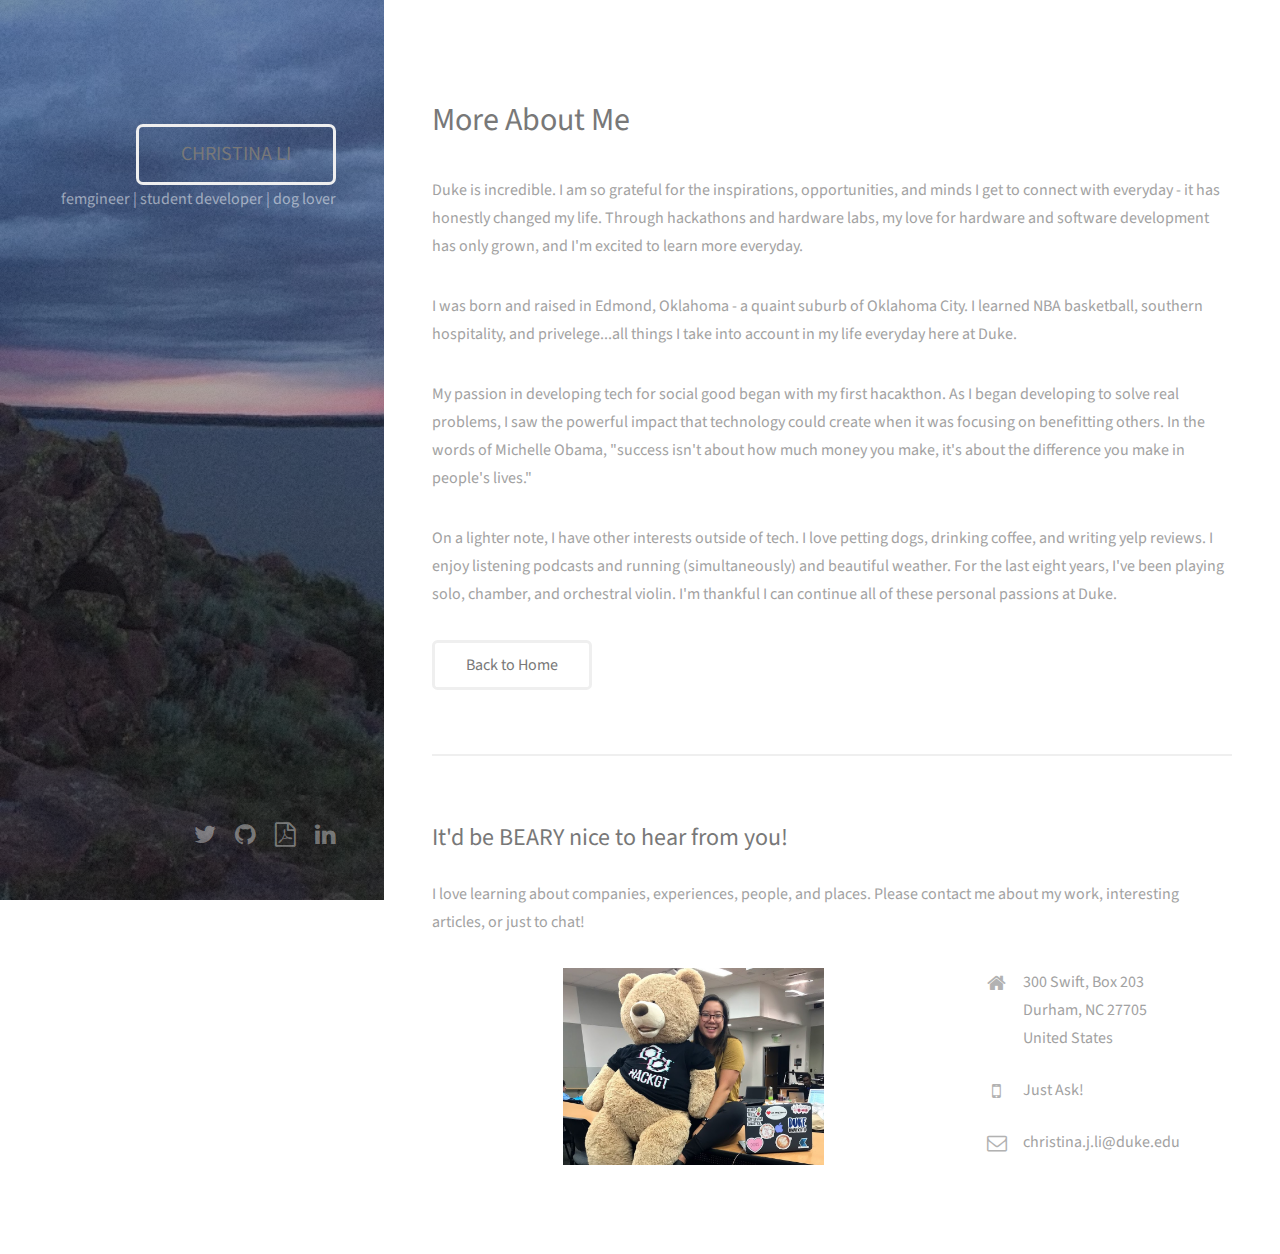
==== commit 55839fc3: "Update about.html" ====
--- a/about.html
+++ b/about.html
@@ -19,7 +19,7 @@
 			<header id="header">
 				<div class="inner">
 					<a href="#" class="image avatar"><img src="pic.jpg" alt="" /></a>
-					<h1><strong>CHRISTINA LI</strong></h1>
+					<h1><strong><a href ="index.html" class="button">CHRISTINA LI</a></strong></h1>
 					femgineer | student developer | dog lover
 				</div>
 			</header>
@@ -409,7 +409,7 @@
 					<ul class="icons">
 						<li><a href="https://twitter.com/_christinadawg"target="_blank" class="icon fa-twitter"><span class="label">Twitter</span></a></li>
 						<li><a href="https://github.com/christinali" target="_blank"class="icon fa-github"><span class="label">Github</span></a></li>
-						<li><a href="Christina%20Li%20Resume.pdf" target="_blank"class="icon fa-file-pdf-o"><span class="label">Dribbble</span></a></li>
+						<li><a href="Grace%20Hopper%20Resume.pdf" target="_blank"class="icon fa-file-pdf-o"><span class="label">Dribbble</span></a></li>
 						<li><a href="https://linkedin.com/in/christinajli" target="_blank"class="icon fa-linkedin" height =80% width=80%><span class="label">LinkedIn</span></a></li>
 					</ul>
 				</div>
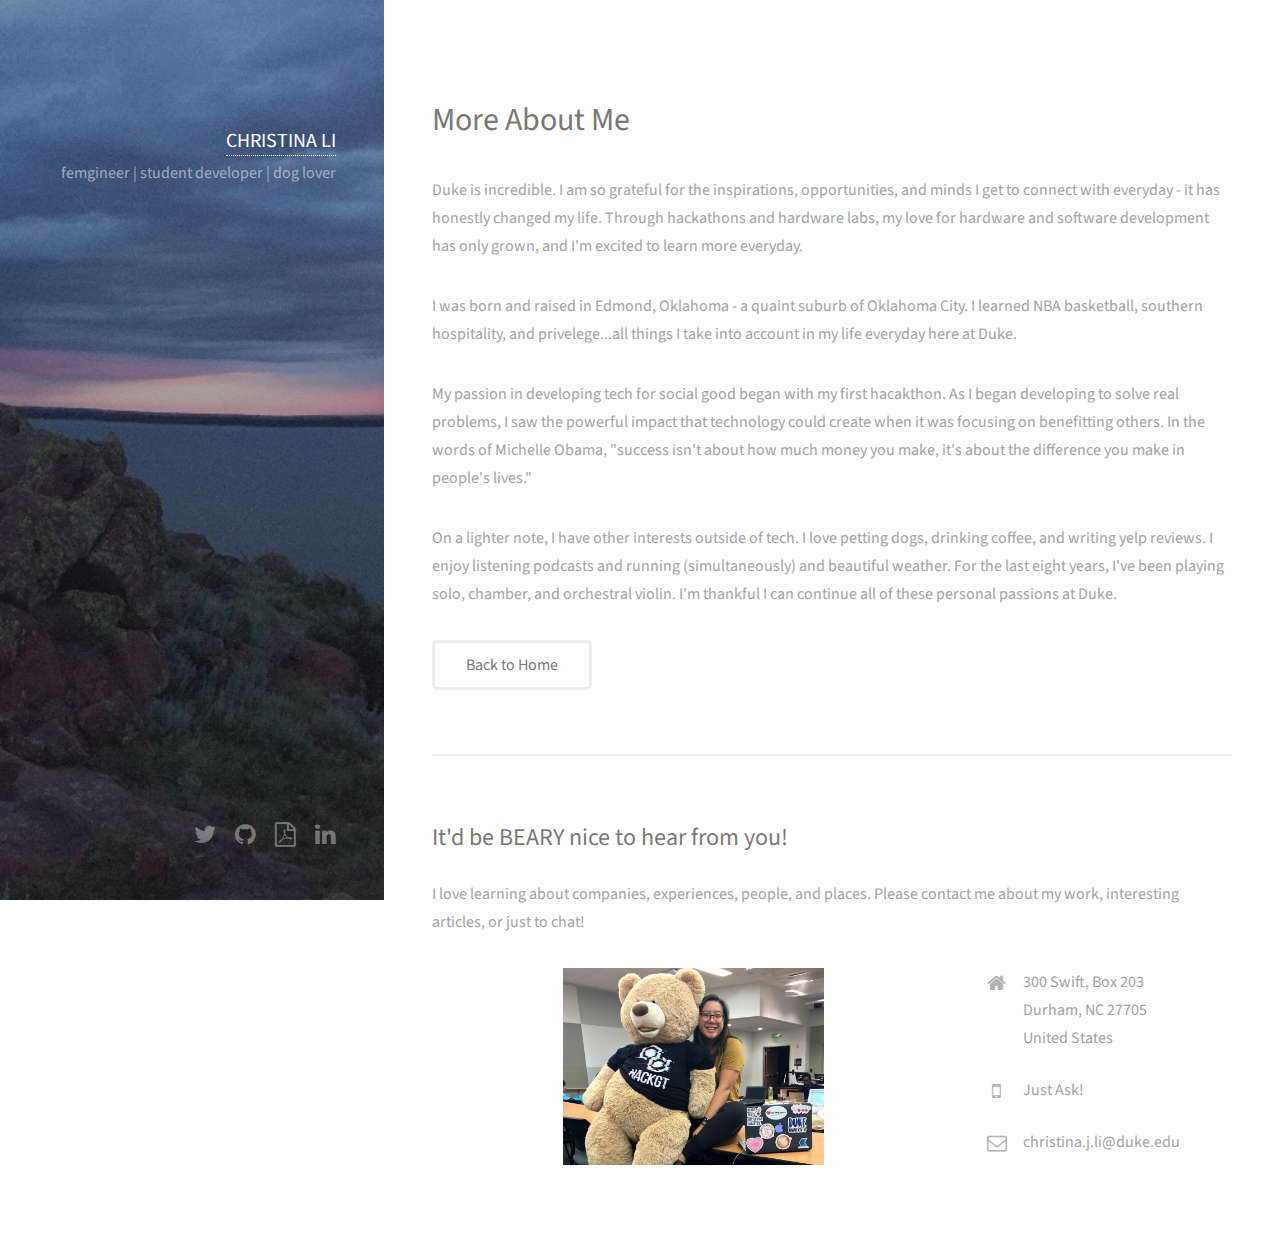
==== commit ba61707c: "Update about.html" ====
--- a/about.html
+++ b/about.html
@@ -19,7 +19,7 @@
 			<header id="header">
 				<div class="inner">
 					<a href="#" class="image avatar"><img src="pic.jpg" alt="" /></a>
-					<h1><strong><a href ="index.html" class="button">CHRISTINA LI</a></strong></h1>
+					<h1><strong><a href ="index.html">CHRISTINA LI</a></strong></h1>
 					femgineer | student developer | dog lover
 				</div>
 			</header>
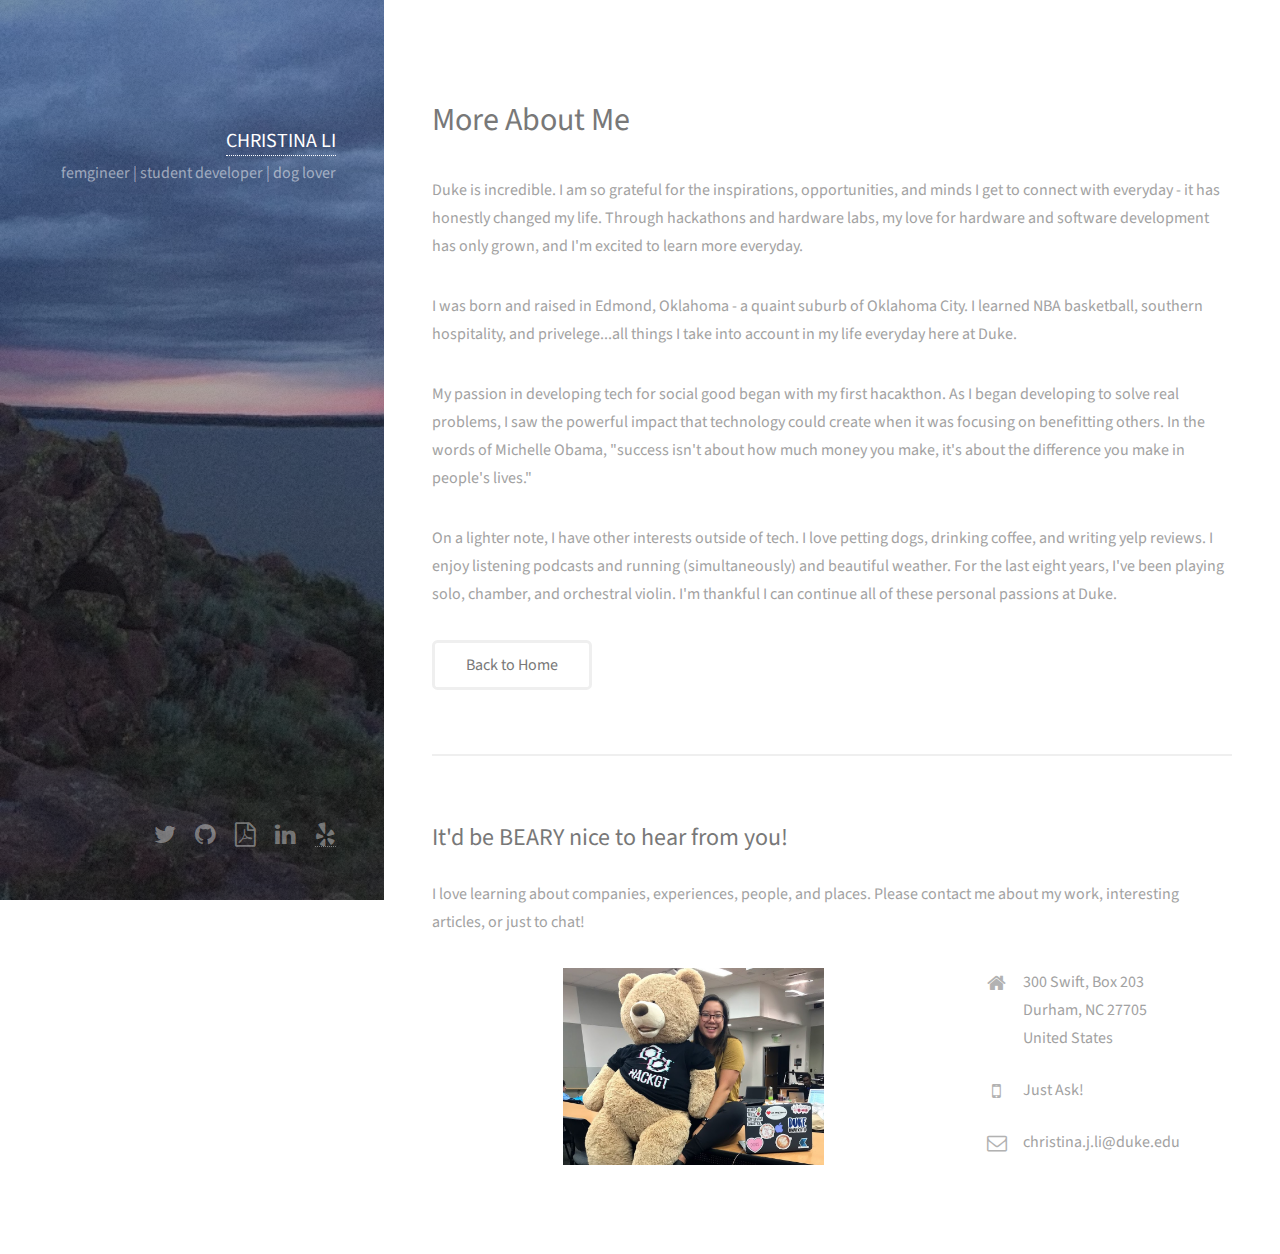
==== commit 8d720f81: "Update about.html" ====
--- a/about.html
+++ b/about.html
@@ -411,6 +411,7 @@
 						<li><a href="https://github.com/christinali" target="_blank"class="icon fa-github"><span class="label">Github</span></a></li>
 						<li><a href="Grace%20Hopper%20Resume.pdf" target="_blank"class="icon fa-file-pdf-o"><span class="label">Dribbble</span></a></li>
 						<li><a href="https://linkedin.com/in/christinajli" target="_blank"class="icon fa-linkedin" height =80% width=80%><span class="label">LinkedIn</span></a></li>
+						<li><a href="https://christinadawg.yelp.com" target="_blank"<i style="font-size:24px" class="fa">&#xf1e9;</i></a></li>	
 					</ul>
 				</div>
 			</footer>
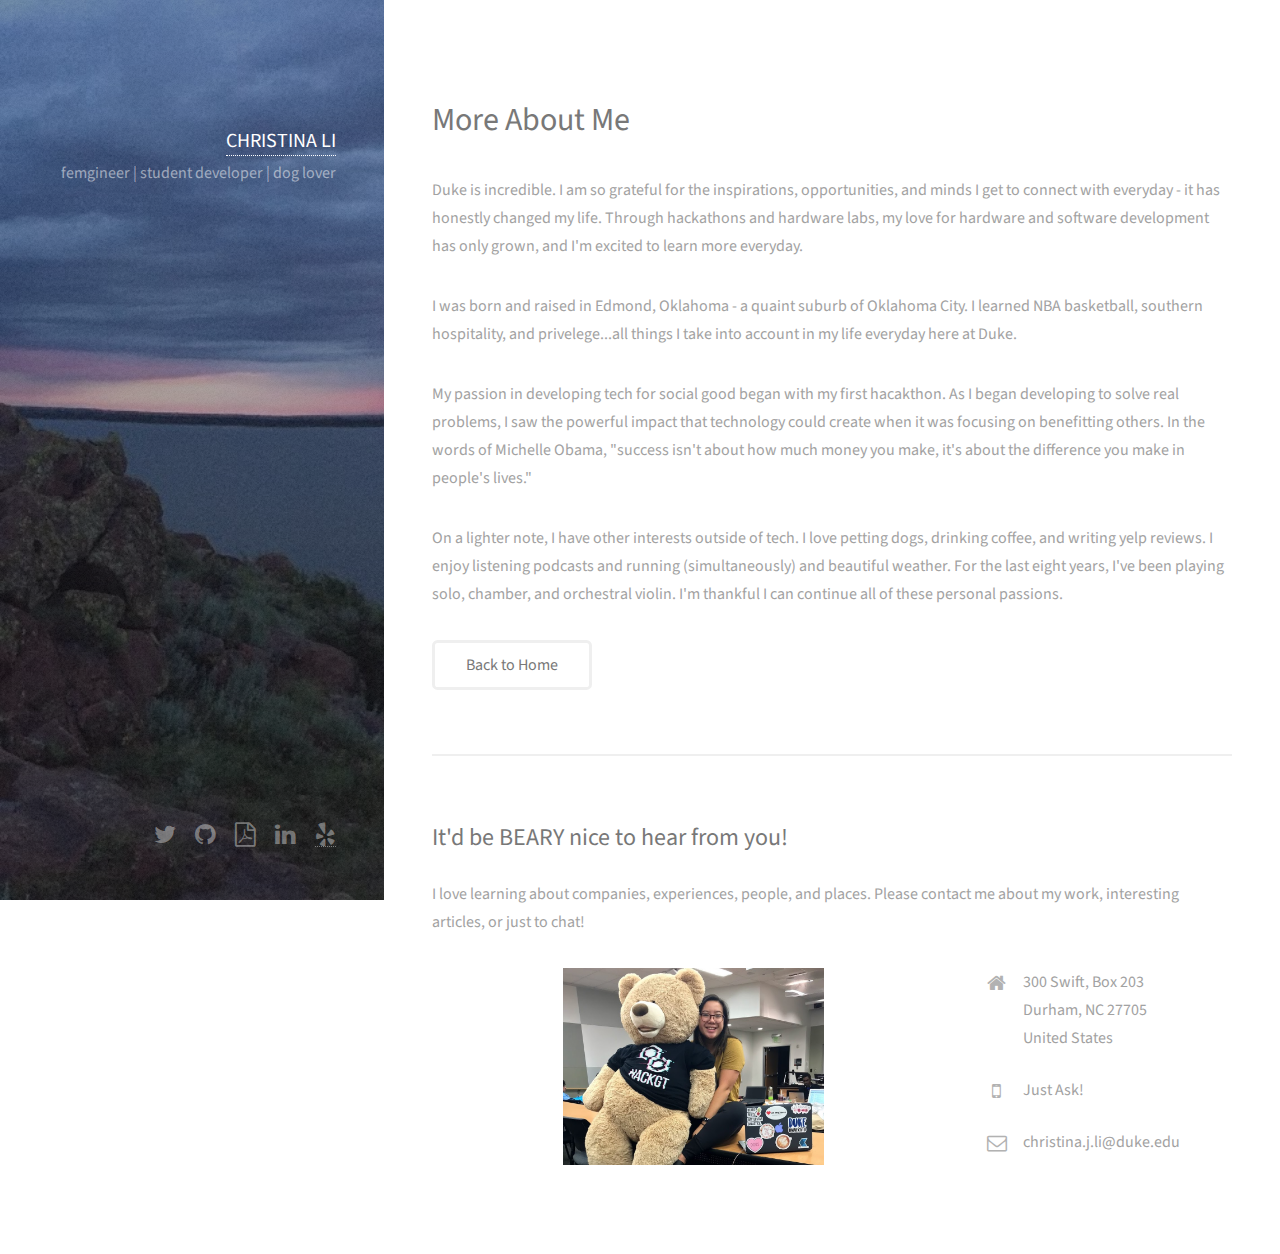
==== commit 6a61d646: "wording" ====
--- a/about.html
+++ b/about.html
@@ -40,7 +40,7 @@
 						My passion in developing tech for social good began with my first hacakthon. As I began developing to solve real problems, I saw the powerful impact that technology could create when it was focusing on benefitting others. In the words of Michelle Obama, "success isn't about how much money you make, it's about the difference you make in people's lives."
 						</p>
 						<p>
-						On a lighter note, I have other interests outside of tech. I love petting dogs, drinking coffee, and writing yelp reviews. I enjoy listening podcasts and running (simultaneously) and beautiful weather. For the last eight years, I've been playing solo, chamber, and orchestral violin. I'm thankful I can continue all of these personal passions at Duke.
+						On a lighter note, I have other interests outside of tech. I love petting dogs, drinking coffee, and writing yelp reviews. I enjoy listening podcasts and running (simultaneously) and beautiful weather. For the last eight years, I've been playing solo, chamber, and orchestral violin. I'm thankful I can continue all of these personal passions.
 						</p>
 						<ul class="actions">
 							<li><a href="index.html" class="button">Back to Home</a></li>
